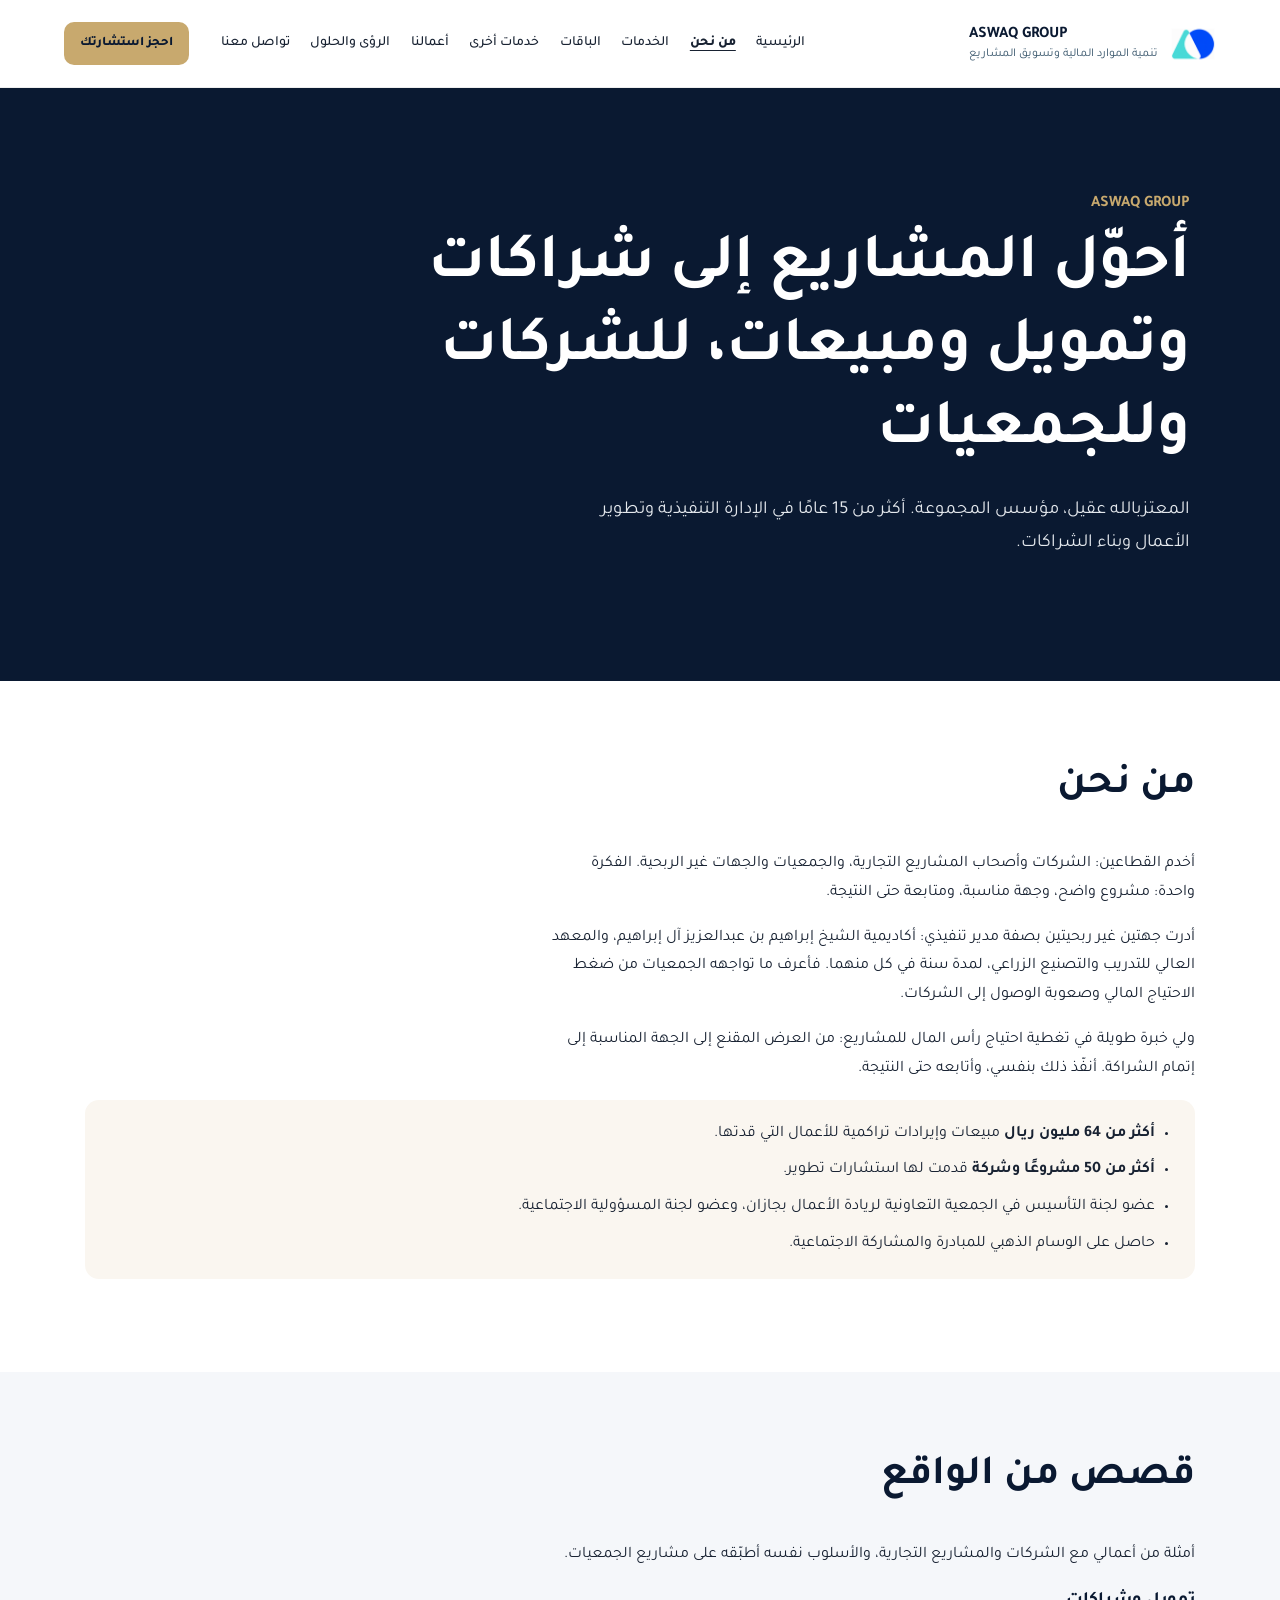
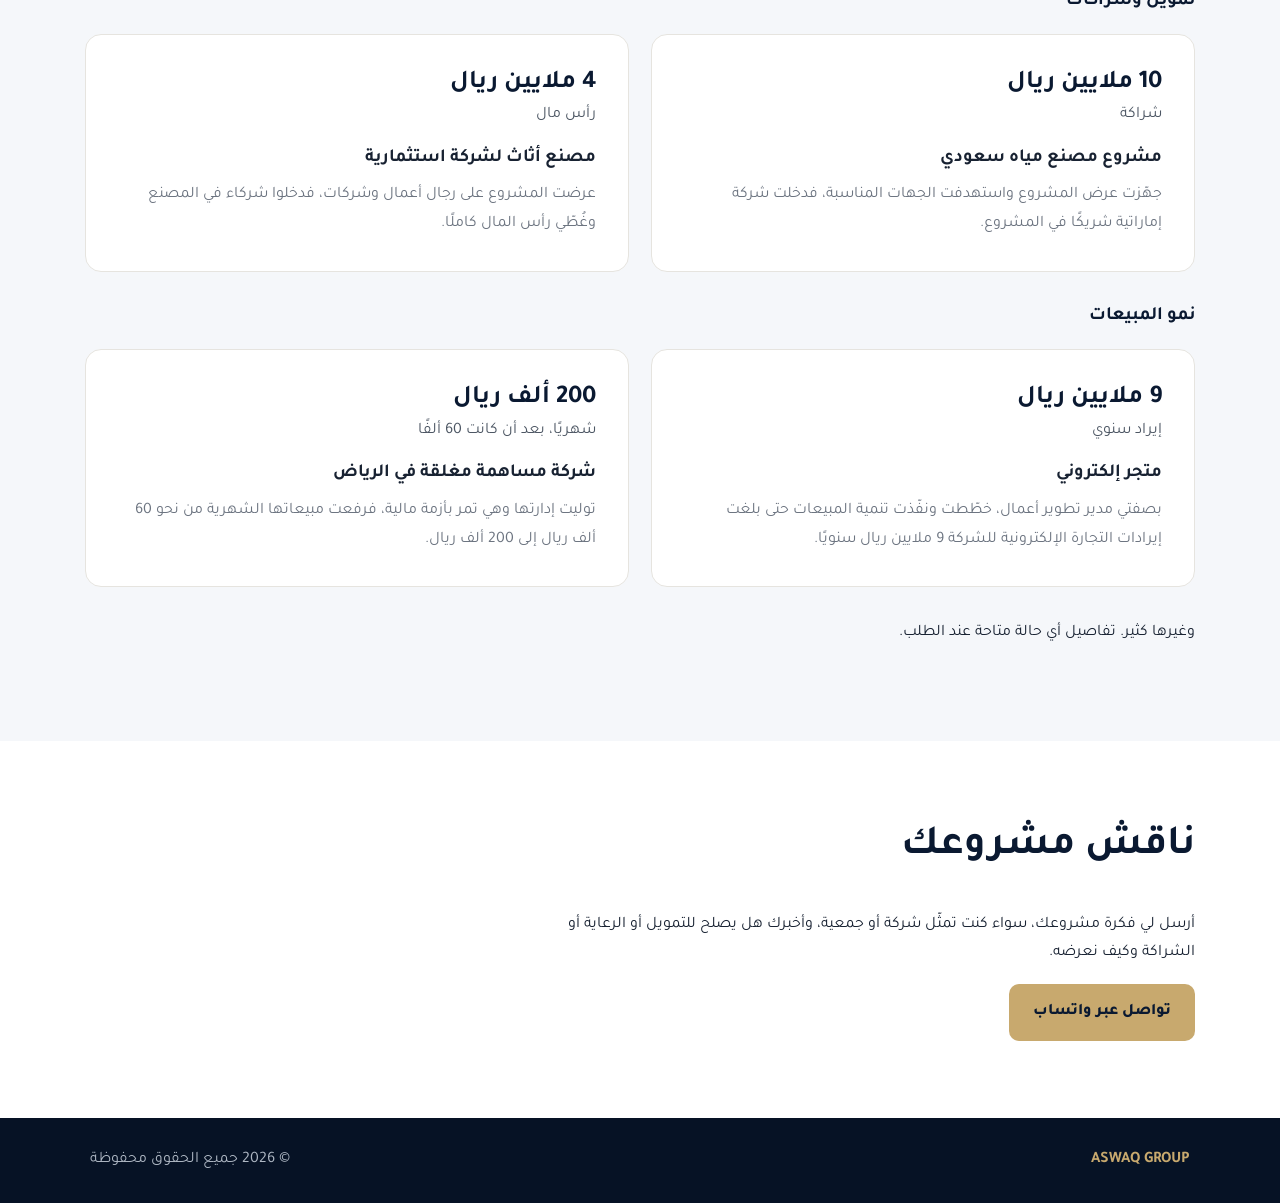
==== about.html @ 6995f8e2 "Move social media package to Other Services page" ====
<!doctype html>
<html lang="ar" dir="rtl">
<head>
  <meta charset="utf-8">
  <meta name="viewport" content="width=device-width,initial-scale=1">
  <title>من نحن | ASWAQ GROUP</title>
  <meta name="description" content="تعرّف على المعتزبالله عقيل، مؤسس ASWAQ GROUP، وخبرته في الإدارة التنفيذية وتطوير الأعمال وبناء الشراكات للشركات والجمعيات.">
  <link rel="canonical" href="https://almotazbellah.com/about.html">
  <link rel="icon" href="assets/aswaq-icon.png?v=projects" type="image/png">
  <link rel="stylesheet" href="styles.css?v=aswaq-3">
  <style>
    .about-hero { background: var(--navy); color: white; padding: clamp(3rem, 8vw, 7rem) max(7vw, 20px); }
    .about-hero h1 { font-size: clamp(2rem, 5vw, 4rem); line-height: 1.3; max-width: 22ch; margin: .4rem 0 1rem; }
    .about-hero p { max-width: 60ch; color: #e4e8ed; font-size: 1.15rem; }
    .about-content { max-width: 1150px; margin: auto; padding: clamp(2.5rem, 6vw, 5rem) 20px; }
    .about-copy { max-width: 72ch; }
    .about-content h2, .about-content h3 { color: var(--navy); line-height: 1.4; }
    .about-content h2 { font-size: clamp(1.75rem, 4vw, 2.6rem); margin-top: 0; }
    .about-metrics { padding: 1.25rem 2.5rem 1.25rem 1.25rem; background: var(--cream); border-radius: 14px; }
    .about-metrics li + li { margin-top: .5rem; }
    .about-stories { background: #f5f7fa; }
    .case-card { background: white; border: 1px solid #e6e4df; border-radius: 16px; padding: clamp(1rem, 3vw, 2rem); }
    .case-card h4 { margin: .75rem 0 .4rem; font-size: 1.15rem; }
    .case-card p { margin: 0; }
    .case-number { display: block; font-size: 1.6rem; color: var(--navy); line-height: 1.35; }
    .case-label { color: #4c5663; }
    .about-content .cards { margin-bottom: 2rem; }
    .nav [aria-current="page"] { font-weight: 800; text-decoration: underline; text-underline-offset: .35em; }
  </style>
</head>
<body>
<header class="nav"><a class="brand" href="index.html#home"><img class="brand-icon" src="assets/aswaq-icon.png?v=projects" width="46" height="46" alt=""><span class="brand-copy"><b dir="ltr">ASWAQ GROUP</b><small>تنمية الموارد المالية وتسويق المشاريع</small></span></a><button class="menu" aria-label="القائمة">☰</button><nav><a href="index.html#home">الرئيسية</a><a href="about.html" aria-current="page">من نحن</a><a href="index.html#services">الخدمات</a><a href="packages.html">الباقات</a><a href="other-services.html">خدمات أخرى</a><a href="works.html">أعمالنا</a><a href="index.html#insights">الرؤى والحلول</a><a href="index.html#contact">تواصل معنا</a></nav><a class="btn small" href="index.html#contact">احجز استشارتك</a></header>
<main>
  <section class="about-hero">
    <b class="eyebrow" dir="ltr">ASWAQ GROUP</b>
    <h1>أحوّل المشاريع إلى شراكات وتمويل ومبيعات، للشركات وللجمعيات</h1>
    <p>المعتزبالله عقيل، مؤسس المجموعة. أكثر من 15 عامًا في الإدارة التنفيذية وتطوير الأعمال وبناء الشراكات.</p>
  </section>
  <section class="about-content">
    <h2>من نحن</h2>
    <div class="about-copy">
      <p>أخدم القطاعين: الشركات وأصحاب المشاريع التجارية، والجمعيات والجهات غير الربحية. الفكرة واحدة: مشروع واضح، وجهة مناسبة، ومتابعة حتى النتيجة.</p>
      <p>أدرت جهتين غير ربحيتين بصفة مدير تنفيذي: أكاديمية الشيخ إبراهيم بن عبدالعزيز آل إبراهيم، والمعهد العالي للتدريب والتصنيع الزراعي، لمدة سنة في كل منهما. فأعرف ما تواجهه الجمعيات من ضغط الاحتياج المالي وصعوبة الوصول إلى الشركات.</p>
      <p>ولي خبرة طويلة في تغطية احتياج رأس المال للمشاريع: من العرض المقنع إلى الجهة المناسبة إلى إتمام الشراكة. أنفّذ ذلك بنفسي، وأتابعه حتى النتيجة.</p>
    </div>
    <ul class="about-metrics">
      <li><strong>أكثر من 64 مليون ريال</strong> مبيعات وإيرادات تراكمية للأعمال التي قدتها.</li>
      <li><strong>أكثر من 50 مشروعًا وشركة</strong> قدمت لها استشارات تطوير.</li>
      <li>عضو لجنة التأسيس في الجمعية التعاونية لريادة الأعمال بجازان، وعضو لجنة المسؤولية الاجتماعية.</li>
      <li>حاصل على الوسام الذهبي للمبادرة والمشاركة الاجتماعية.</li>
    </ul>
  </section>
  <section class="about-stories">
    <div class="about-content">
      <h2>قصص من الواقع</h2>
      <p>أمثلة من أعمالي مع الشركات والمشاريع التجارية، والأسلوب نفسه أطبّقه على مشاريع الجمعيات.</p>
      <h3>تمويل وشراكات</h3>
      <div class="cards two">
        <div class="case-card">
          <strong class="case-number">10 ملايين ريال</strong><span class="case-label">شراكة</span>
          <h4>مشروع مصنع مياه سعودي</h4>
          <p>جهّزت عرض المشروع واستهدفت الجهات المناسبة، فدخلت شركة إماراتية شريكًا في المشروع.</p>
        </div>
        <div class="case-card">
          <strong class="case-number">4 ملايين ريال</strong><span class="case-label">رأس مال</span>
          <h4>مصنع أثاث لشركة استثمارية</h4>
          <p>عرضت المشروع على رجال أعمال وشركات، فدخلوا شركاء في المصنع وغُطّي رأس المال كاملًا.</p>
        </div>
      </div>
      <h3>نمو المبيعات</h3>
      <div class="cards two">
        <div class="case-card">
          <strong class="case-number">9 ملايين ريال</strong><span class="case-label">إيراد سنوي</span>
          <h4>متجر إلكتروني</h4>
          <p>بصفتي مدير تطوير أعمال، خطّطت ونفّذت تنمية المبيعات حتى بلغت إيرادات التجارة الإلكترونية للشركة 9 ملايين ريال سنويًا.</p>
        </div>
        <div class="case-card">
          <strong class="case-number">200 ألف ريال</strong><span class="case-label">شهريًا، بعد أن كانت 60 ألفًا</span>
          <h4>شركة مساهمة مغلقة في الرياض</h4>
          <p>توليت إدارتها وهي تمر بأزمة مالية، فرفعت مبيعاتها الشهرية من نحو 60 ألف ريال إلى 200 ألف ريال.</p>
        </div>
      </div>
      <p>وغيرها كثير. تفاصيل أي حالة متاحة عند الطلب.</p>
    </div>
  </section>
  <section class="about-content">
    <h2>ناقش مشروعك</h2>
    <p class="about-copy">أرسل لي فكرة مشروعك، سواء كنت تمثّل شركة أو جمعية، وأخبرك هل يصلح للتمويل أو الرعاية أو الشراكة وكيف نعرضه.</p>
    <a class="btn" href="https://wa.me/966551157297">تواصل عبر واتساب</a>
  </section>
</main>
<footer><b>ASWAQ GROUP</b><span>© 2026 جميع الحقوق محفوظة</span></footer>
<script src="script.js"></script>
</body>
</html>
---- styles.css ----
@import url('https://fonts.googleapis.com/css2?family=Tajawal:wght@400;500;700;800&display=swap');
:root{--navy:#0A1931;--navy2:#14263D;--gold:#C8A96E;--cream:#FAF6F0;--white:#fff;--ink:#182232;--muted:#6c7480}*{box-sizing:border-box}html{scroll-behavior:smooth;overflow-x:hidden}body{margin:0;overflow-x:hidden;font-family:'Tajawal',sans-serif;color:var(--ink);background:#fff;line-height:1.8}a{text-decoration:none;color:inherit}.nav{height:88px;padding:0 max(5vw,24px);display:flex;align-items:center;gap:32px;position:sticky;top:0;z-index:20;background:rgba(255,255,255,.96);border-bottom:1px solid #eee}.brand{display:flex;align-items:center;gap:12px;margin-left:auto}.nav nav{display:flex;gap:24px;font-weight:500;font-size:14px}.nav nav a:hover{color:#9b7a3f}.btn{display:inline-flex;align-items:center;justify-content:center;background:var(--gold);color:var(--navy);font-weight:800;padding:14px 24px;border-radius:10px;transition:.2s}.btn:hover{transform:translateY(-2px)}.btn.small{padding:10px 16px;font-size:13px}.btn.outline{background:transparent;border:1px solid rgba(255,255,255,.4);color:white}.menu{display:none;background:none;border:0;font-size:25px}.hero{min-height:560px;background:linear-gradient(115deg,var(--navy) 0%,var(--navy2) 62%,#263a50 100%);padding:80px max(7vw,30px);color:white;overflow:hidden;position:relative}.hero:before{content:'';position:absolute;width:500px;height:500px;border:1px solid rgba(200,169,110,.22);border-radius:50%;left:-200px;top:-180px}.hero-copy{max-width:900px;position:relative;z-index:1}.eyebrow{color:var(--gold);font-weight:700}.eyebrow.dark{color:#9b7a3f}.hero h1{font-size:clamp(42px,6vw,72px);margin:14px 0 0;line-height:1.15}.hero h2{color:var(--gold);font-size:clamp(22px,3vw,34px);margin:8px 0 18px}.hero p{font-size:19px;max-width:760px;color:#e4e8ed}.actions{display:flex;gap:12px;margin-top:30px}.stats{display:flex;gap:45px;margin-top:55px}.stats div{display:flex;flex-direction:column}.stats strong{color:var(--gold);font-size:25px}.stats span{font-size:12px;color:#c8ced6}.section{padding:100px max(7vw,30px)}.about{background:var(--cream);display:grid;grid-template-columns:.8fr 1.2fr;gap:80px}.about h2,.section-head h2{color:var(--navy);font-size:clamp(30px,4vw,46px);line-height:1.35;margin:10px 0}.about p{font-size:20px;color:#4c5663}.section-head{max-width:720px;margin-bottom:45px}.section-head p{color:var(--muted)}.cards,.articles{display:grid;grid-template-columns:repeat(3,minmax(0,1fr));gap:22px}.cards.two{grid-template-columns:repeat(2,minmax(0,1fr))}.cards article,.articles article{padding:35px;border:1px solid #e6e4df;border-radius:18px;background:white;transition:.2s}.cards article:hover,.articles article:hover{transform:translateY(-5px);box-shadow:0 20px 50px rgba(10,25,49,.08)}.cards i{font-style:normal;color:var(--gold);font-weight:800;font-size:30px}.cards h3,.articles h3{color:var(--navy);font-size:23px}.cards p,.articles p{color:var(--muted)}.service-tagline{color:#9b7a3f;font-weight:700;margin-top:30px}.why{padding:90px max(7vw,30px);background:var(--navy);color:white}.section-head.light h2{color:white}.why-grid{display:grid;grid-template-columns:repeat(3,minmax(0,1fr));gap:1px;background:rgba(255,255,255,.15);margin-top:40px}.why-grid div{padding:38px;background:var(--navy)}.why-grid b{display:block;color:var(--gold);font-size:28px}.why-grid p{color:#d7dce3}.articles article a{display:block}.contact{background:var(--cream);padding:90px max(7vw,30px);display:grid;grid-template-columns:1fr 1fr;gap:60px}.contact h2{font-size:42px;color:var(--navy)}.contact-links{display:flex;flex-direction:column;justify-content:center;gap:15px;font-size:18px}.contact-links a{color:var(--navy);font-weight:700}footer{background:#061225;color:#aeb7c3;padding:28px max(7vw,30px);display:flex;justify-content:space-between}footer b{color:var(--gold)}
@media(max-width:900px){.nav{height:72px;padding:0 18px}.nav nav,.nav>.btn{display:none}.menu{display:block}.hero{min-height:auto;padding:58px 24px}.about,.contact{grid-template-columns:1fr;gap:20px}.cards.two,.cards,.articles,.why-grid{grid-template-columns:1fr}.section,.why,.contact{padding:65px 24px}.stats{gap:22px;flex-wrap:wrap}}
@media(max-width:520px){.nav{padding:0 14px}.hero{padding:45px 20px}.hero h1{font-size:36px;line-height:1.25}.hero h2{font-size:23px}.hero p{font-size:16px}.actions{flex-direction:column}.actions .btn{width:100%}.stats{display:grid;grid-template-columns:repeat(3,1fr);gap:8px;text-align:center;margin-top:35px}.stats strong{font-size:21px}.stats span{font-size:10px}.section,.why,.contact{padding:55px 20px}.cards article,.articles article{padding:25px 20px}.contact h2{font-size:32px}footer{flex-direction:column;gap:6px;text-align:center;padding:24px 18px}}
@media (min-width: 901px) and (max-width: 1080px) {
  .nav { gap: 20px; padding-inline: 28px; }
  .nav nav { gap: 16px; }
  .nav .brand, .nav nav a, .nav > .btn { white-space: nowrap; }
}

.brand { min-width: 0; }
.brand-icon { display: block; flex: 0 0 46px; }
.brand-copy { display: grid; gap: 2px; line-height: 1.25; }
.brand b { color: var(--navy); white-space: nowrap; }
.brand small { color: #36546a; font-size: 12px; }
@media (max-width: 390px) {
  .brand { gap: 6px; }
  .brand-icon { width: 38px; height: 38px; flex-basis: 38px; }
  .brand small { font-size: 11px; }
}
.hero { display: grid; grid-template-columns: minmax(0, 1fr) minmax(230px, 28%); align-items: center; gap: clamp(28px, 5vw, 76px); }
.hero h1 { font-size: clamp(34px, 5vw, 67px); line-height: 1.25; }
.hero-logo { position: relative; display: block; width: 100%; height: auto; border-radius: 18px; }
.featured-work { max-width: 1240px; margin: auto; padding: 42px 24px; }
.featured-work h2 { color: var(--navy); margin-top: 0; }
.featured-work h3 { margin-top: 0; }
.featured-work a { color: #165287; font-weight: 700; text-decoration: underline; }
section[id], article[id] { scroll-margin-top: 90px; }
@media (max-width: 700px) {
  .hero { grid-template-columns: 1fr; }
  .hero-logo { width: min(100%, 270px); margin: 0 auto; }
}

@media (min-width: 901px) {
  .nav nav { flex-wrap: wrap; column-gap: clamp(12px, 1.6vw, 24px); row-gap: 4px; }
  .nav nav a, .nav > .btn { white-space: nowrap; }
}
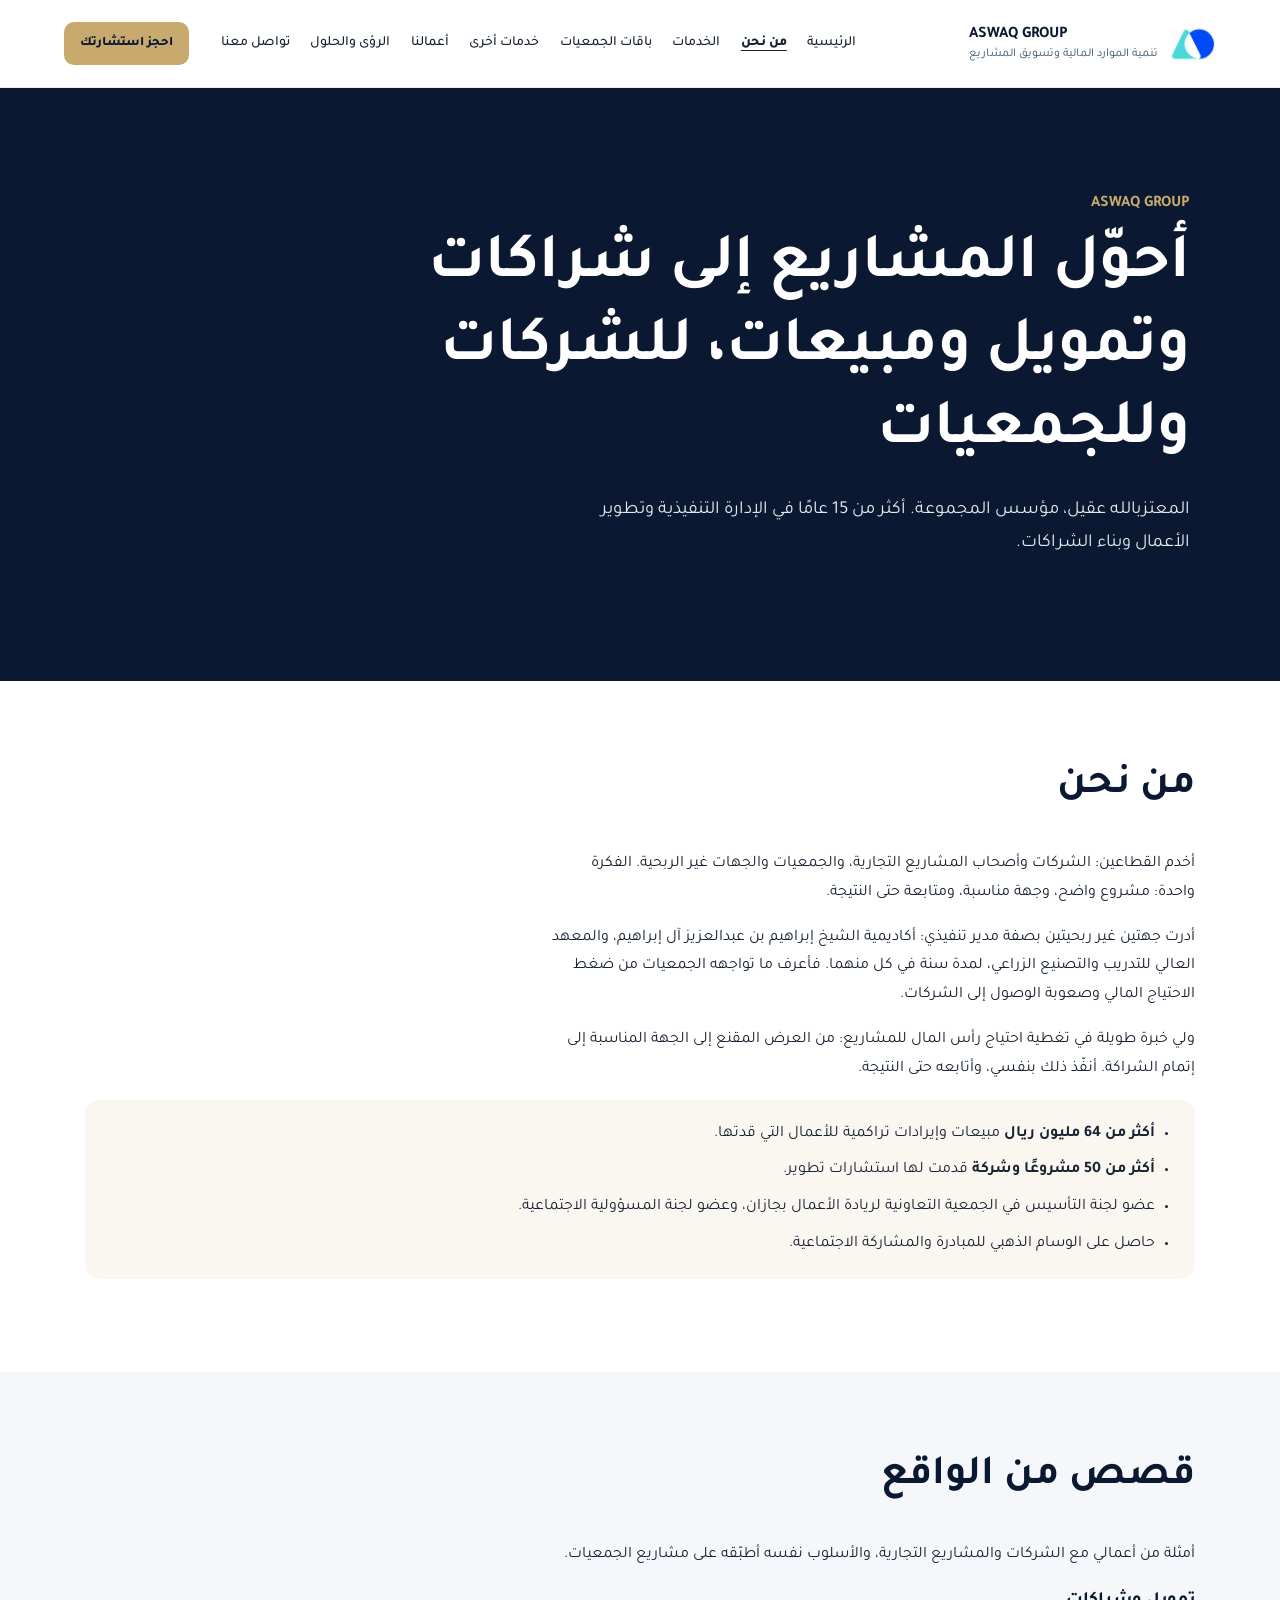
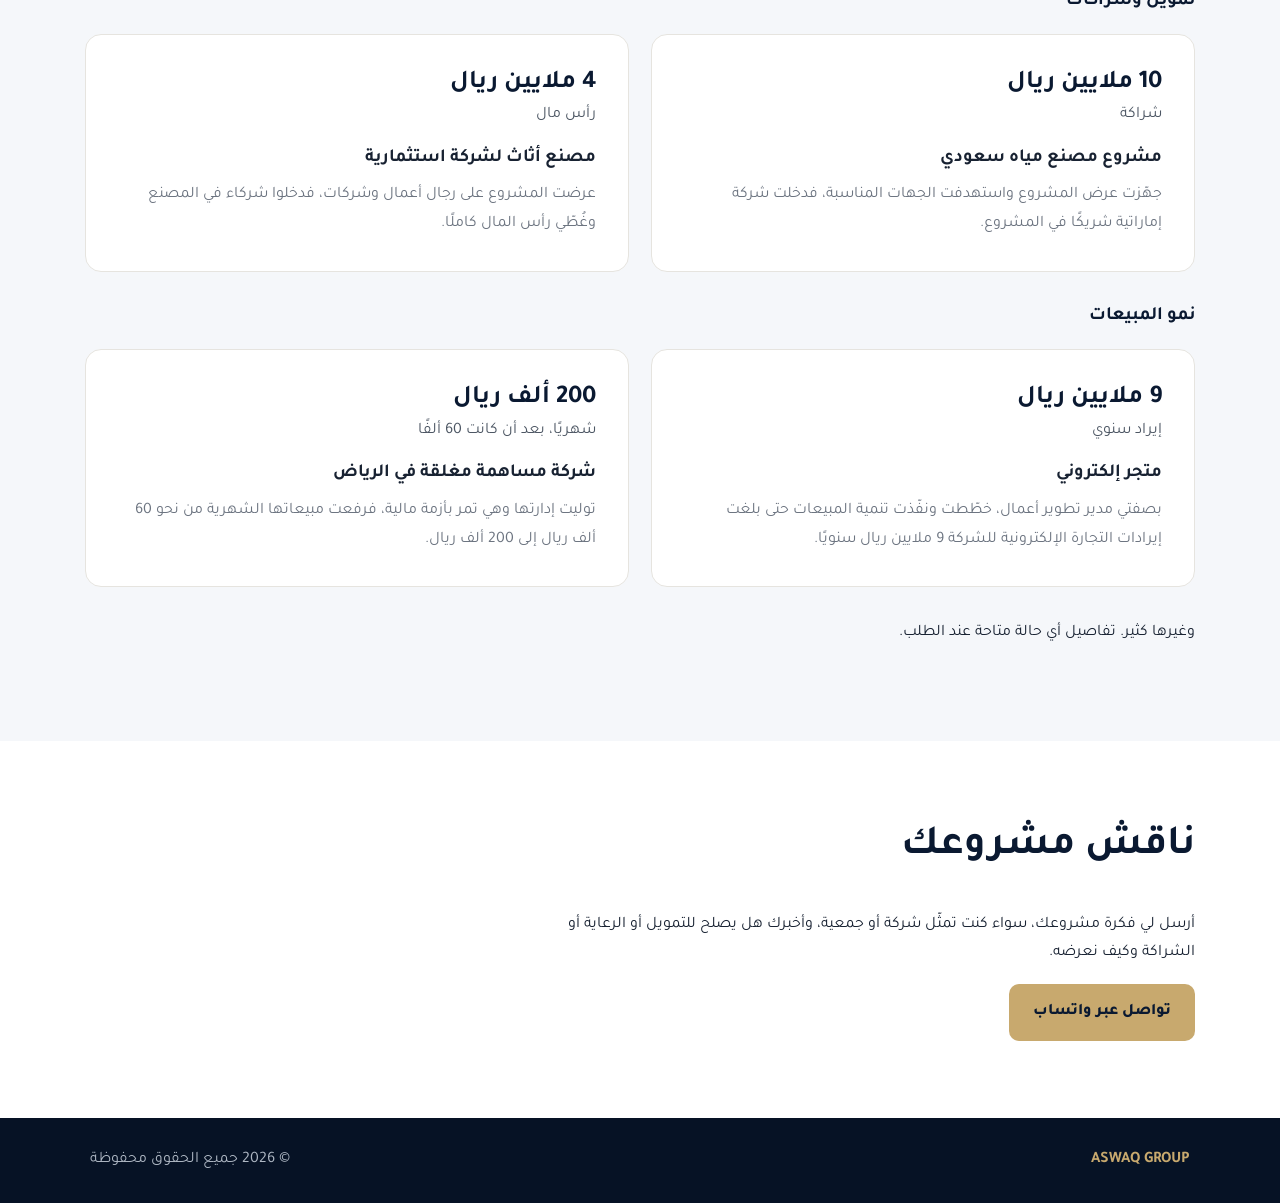
==== commit 54fdf0a2: "Rename packages menu link to association packages" ====
--- a/about.html
+++ b/about.html
@@ -29,7 +29,7 @@
   </style>
 </head>
 <body>
-<header class="nav"><a class="brand" href="index.html#home"><img class="brand-icon" src="assets/aswaq-icon.png?v=projects" width="46" height="46" alt=""><span class="brand-copy"><b dir="ltr">ASWAQ GROUP</b><small>تنمية الموارد المالية وتسويق المشاريع</small></span></a><button class="menu" aria-label="القائمة">☰</button><nav><a href="index.html#home">الرئيسية</a><a href="about.html" aria-current="page">من نحن</a><a href="index.html#services">الخدمات</a><a href="packages.html">الباقات</a><a href="other-services.html">خدمات أخرى</a><a href="works.html">أعمالنا</a><a href="index.html#insights">الرؤى والحلول</a><a href="index.html#contact">تواصل معنا</a></nav><a class="btn small" href="index.html#contact">احجز استشارتك</a></header>
+<header class="nav"><a class="brand" href="index.html#home"><img class="brand-icon" src="assets/aswaq-icon.png?v=projects" width="46" height="46" alt=""><span class="brand-copy"><b dir="ltr">ASWAQ GROUP</b><small>تنمية الموارد المالية وتسويق المشاريع</small></span></a><button class="menu" aria-label="القائمة">☰</button><nav><a href="index.html#home">الرئيسية</a><a href="about.html" aria-current="page">من نحن</a><a href="index.html#services">الخدمات</a><a href="packages.html">باقات الجمعيات</a><a href="other-services.html">خدمات أخرى</a><a href="works.html">أعمالنا</a><a href="index.html#insights">الرؤى والحلول</a><a href="index.html#contact">تواصل معنا</a></nav><a class="btn small" href="index.html#contact">احجز استشارتك</a></header>
 <main>
   <section class="about-hero">
     <b class="eyebrow" dir="ltr">ASWAQ GROUP</b>
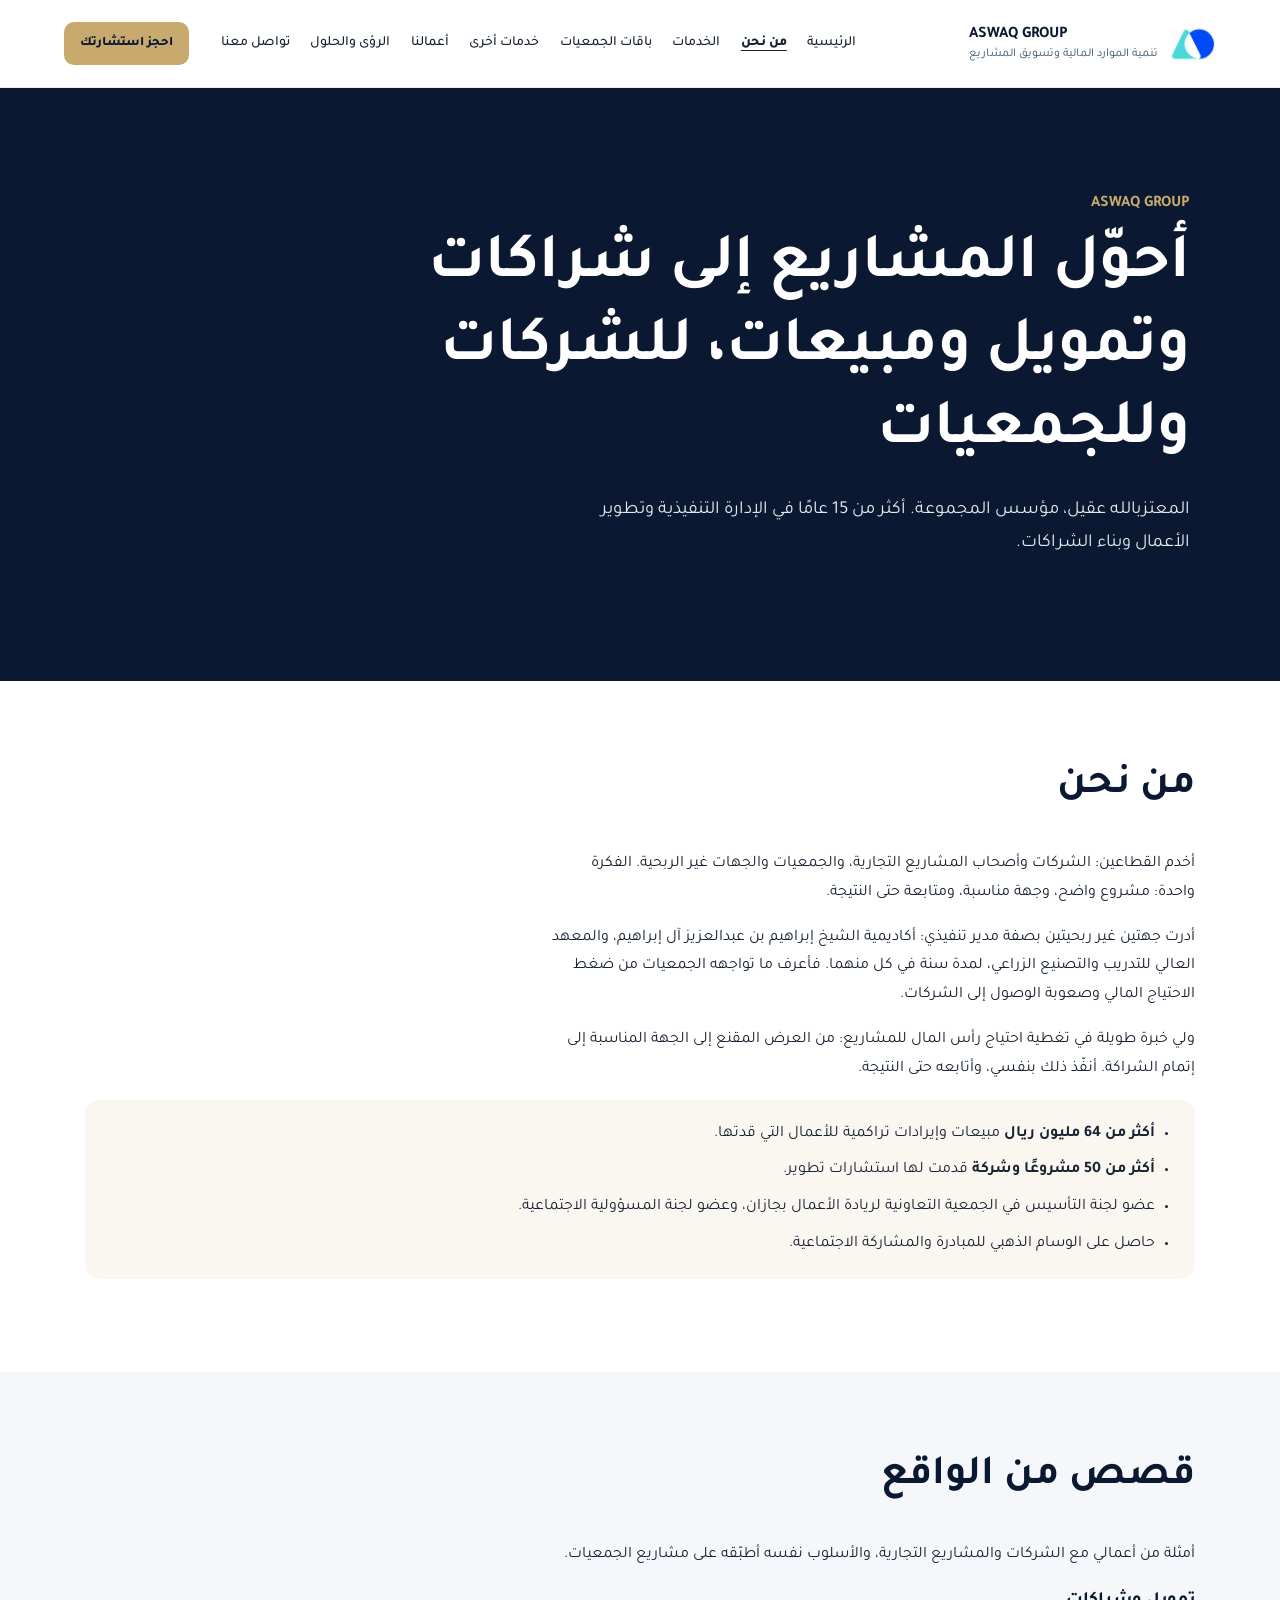
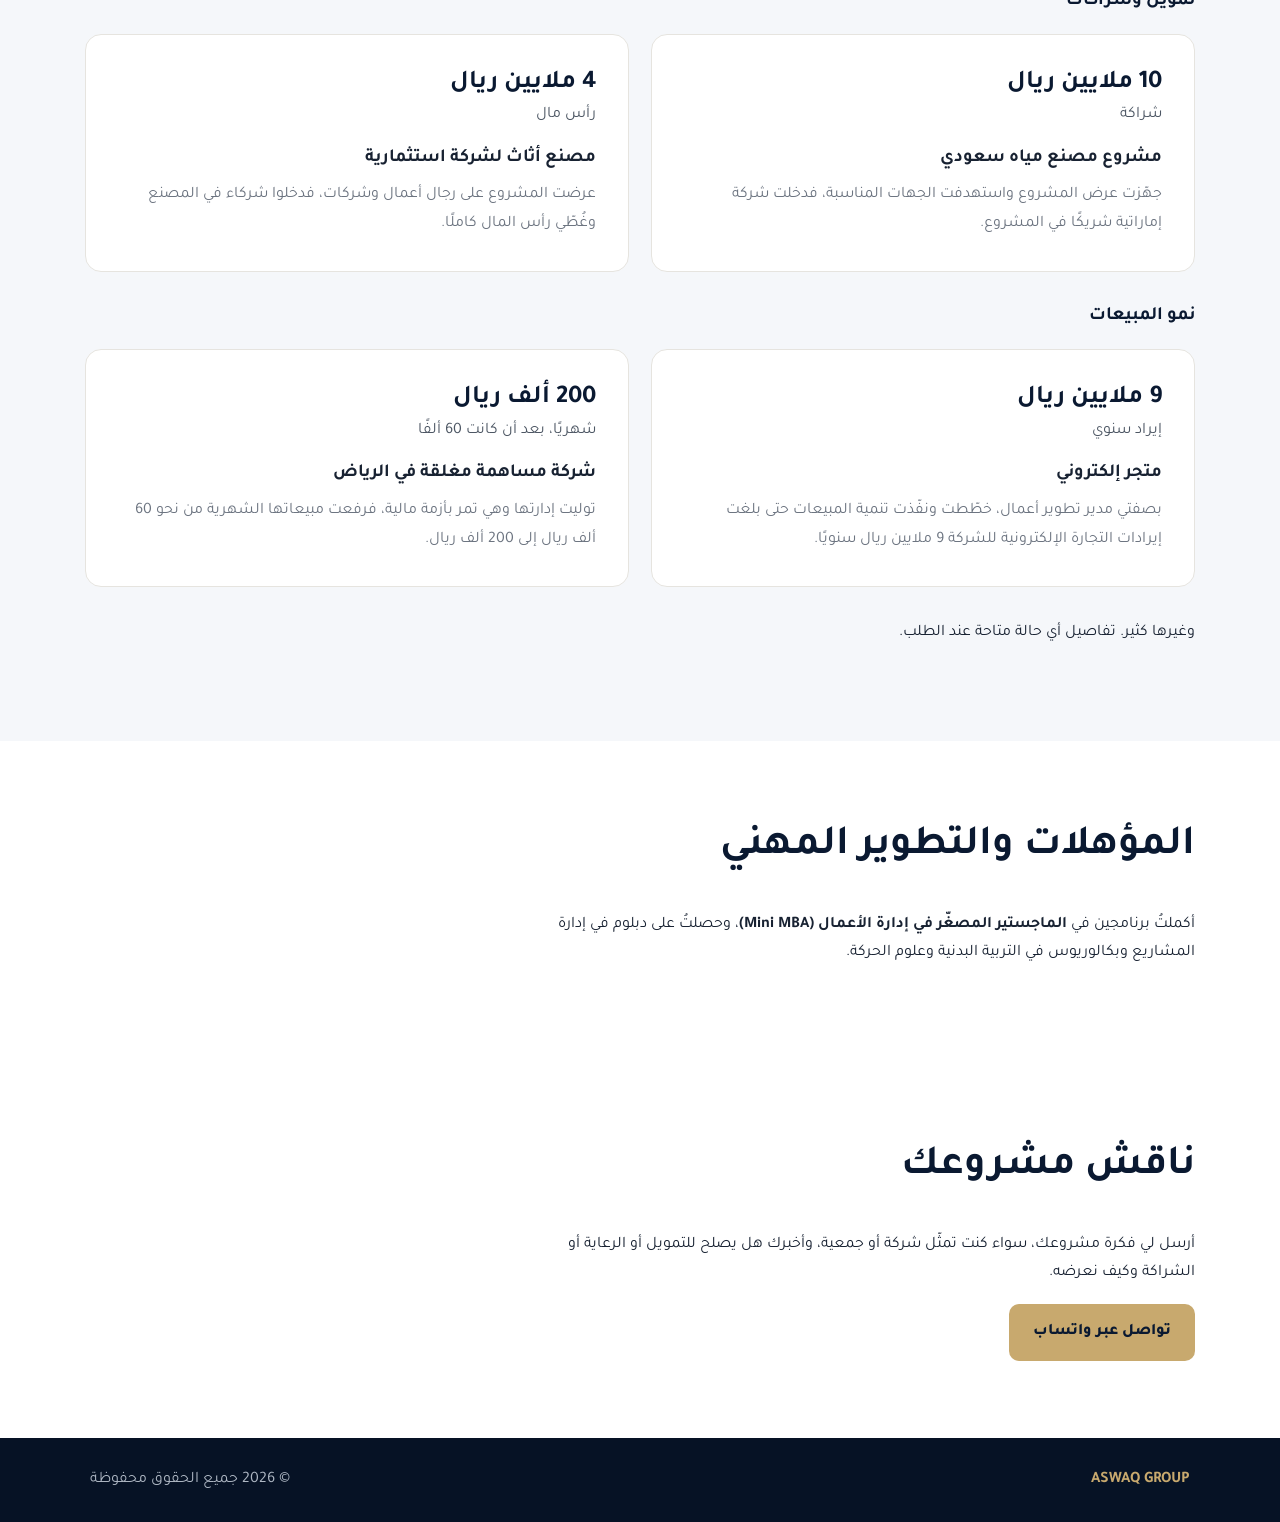
==== commit ff1ca69f: "Add founder qualifications to About page" ====
--- a/about.html
+++ b/about.html
@@ -83,6 +83,10 @@
       <p>وغيرها كثير. تفاصيل أي حالة متاحة عند الطلب.</p>
     </div>
   </section>
+  <section class="about-content" aria-labelledby="qualifications">
+    <h2 id="qualifications">المؤهلات والتطوير المهني</h2>
+    <p class="about-copy">أكملتُ برنامجين في <strong>الماجستير المصغّر في إدارة الأعمال (<bdi>Mini MBA</bdi>)</strong>، وحصلتُ على دبلوم في إدارة المشاريع وبكالوريوس في التربية البدنية وعلوم الحركة.</p>
+  </section>
   <section class="about-content">
     <h2>ناقش مشروعك</h2>
     <p class="about-copy">أرسل لي فكرة مشروعك، سواء كنت تمثّل شركة أو جمعية، وأخبرك هل يصلح للتمويل أو الرعاية أو الشراكة وكيف نعرضه.</p>
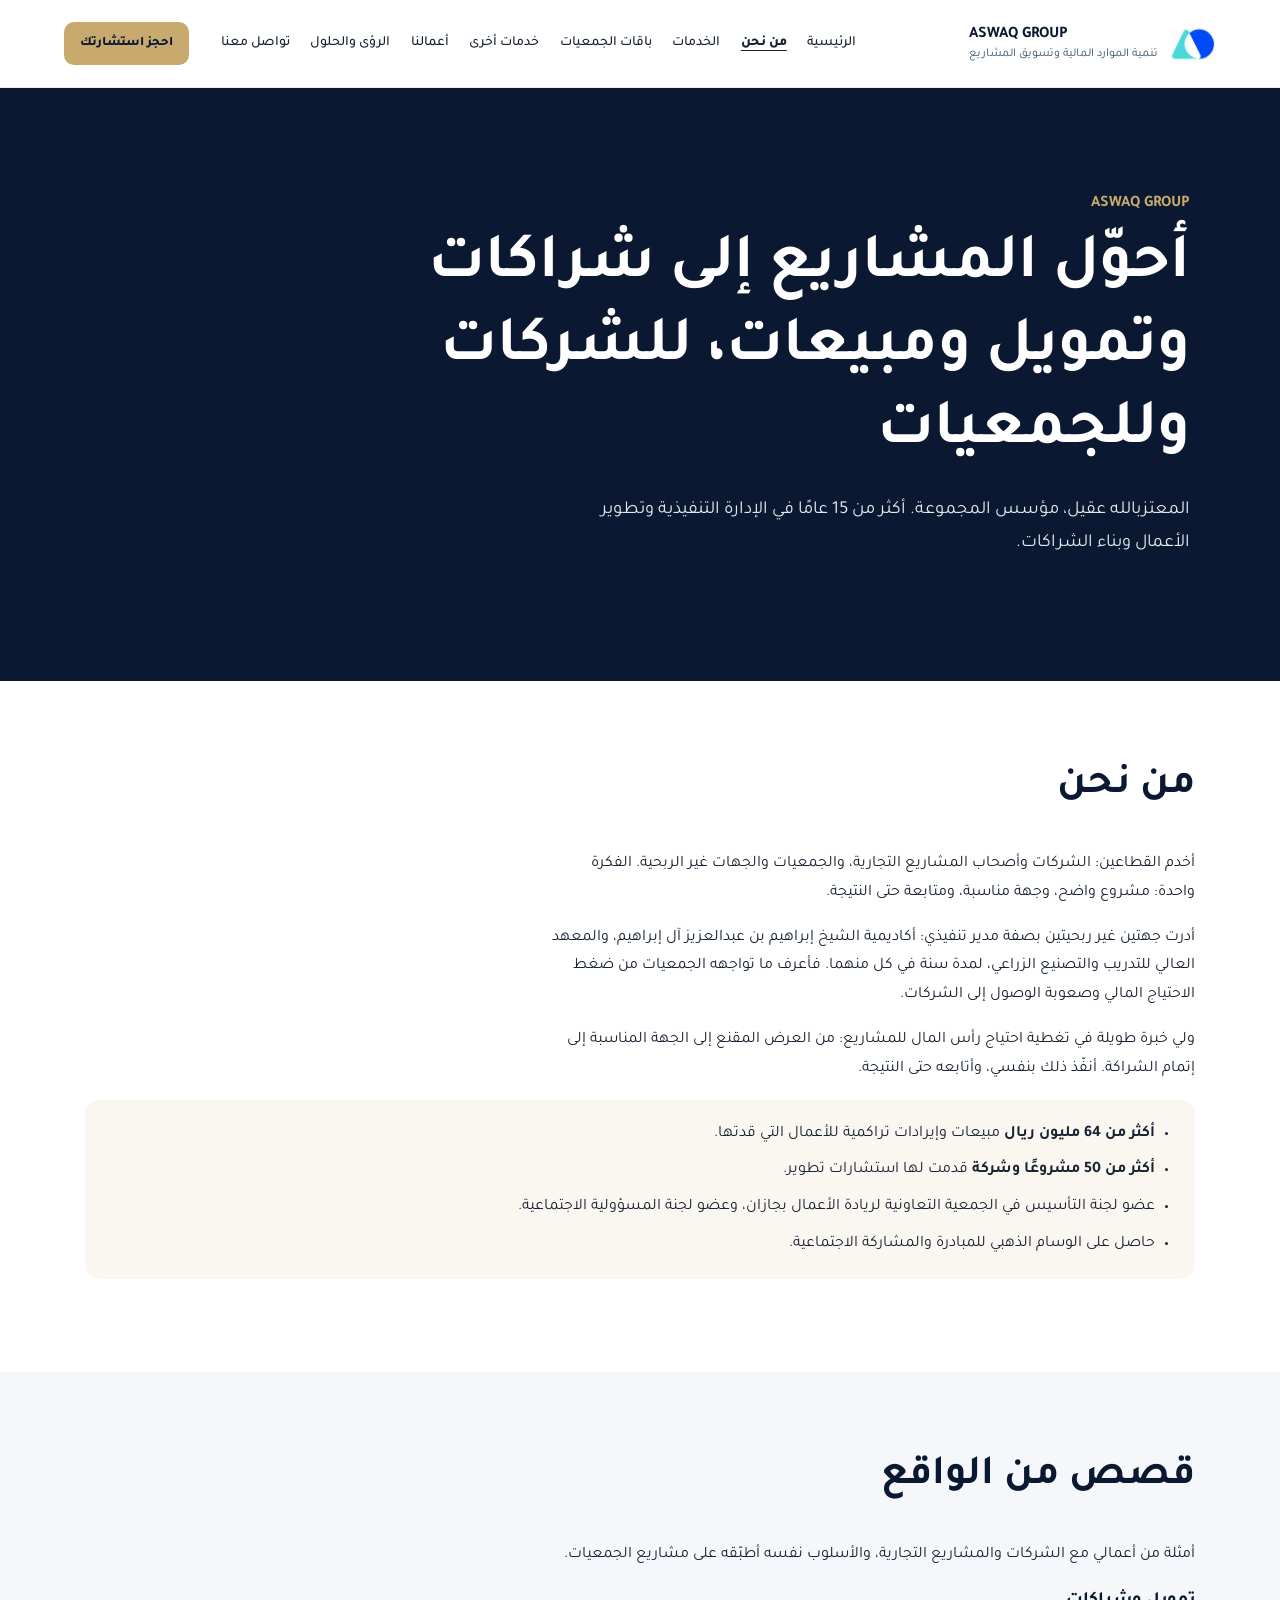
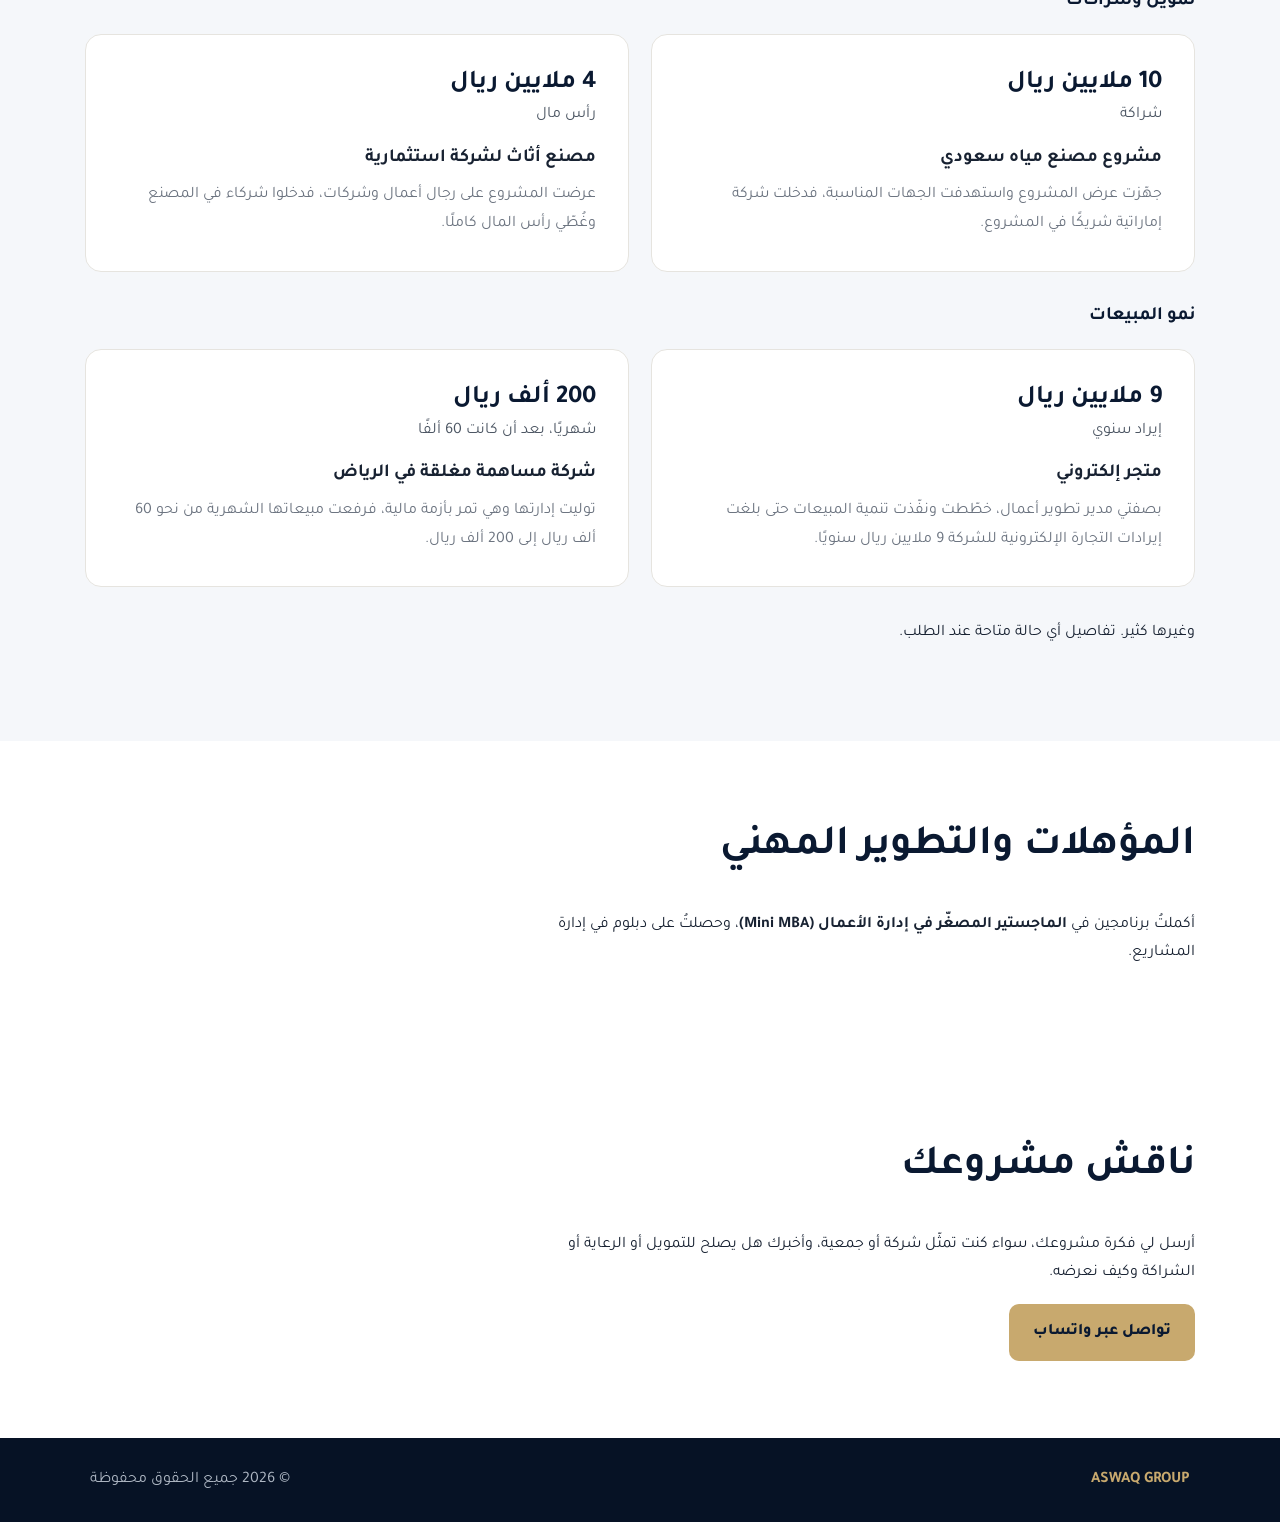
==== commit 50a6fe06: "Remove bachelor's degree from About page" ====
--- a/about.html
+++ b/about.html
@@ -85,7 +85,7 @@
   </section>
   <section class="about-content" aria-labelledby="qualifications">
     <h2 id="qualifications">المؤهلات والتطوير المهني</h2>
-    <p class="about-copy">أكملتُ برنامجين في <strong>الماجستير المصغّر في إدارة الأعمال (<bdi>Mini MBA</bdi>)</strong>، وحصلتُ على دبلوم في إدارة المشاريع وبكالوريوس في التربية البدنية وعلوم الحركة.</p>
+    <p class="about-copy">أكملتُ برنامجين في <strong>الماجستير المصغّر في إدارة الأعمال (<bdi>Mini MBA</bdi>)</strong>، وحصلتُ على دبلوم في إدارة المشاريع.</p>
   </section>
   <section class="about-content">
     <h2>ناقش مشروعك</h2>
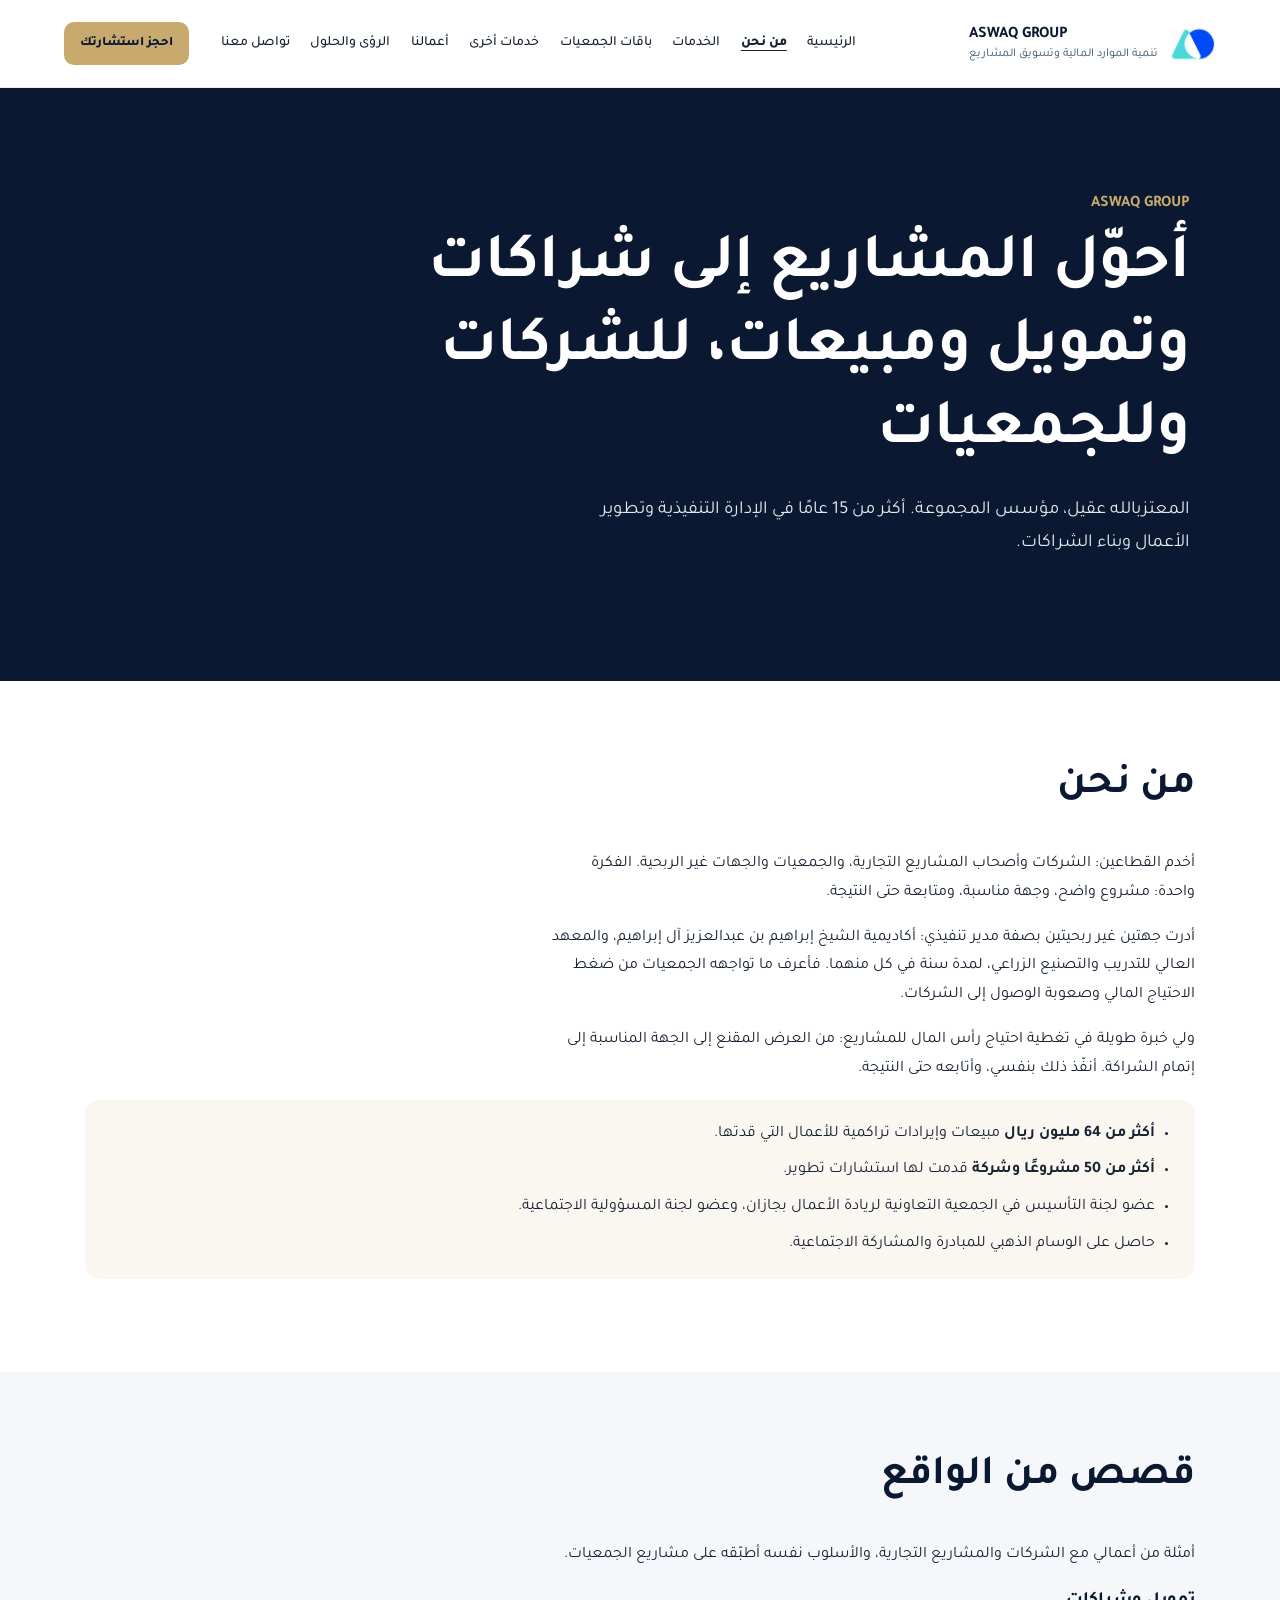
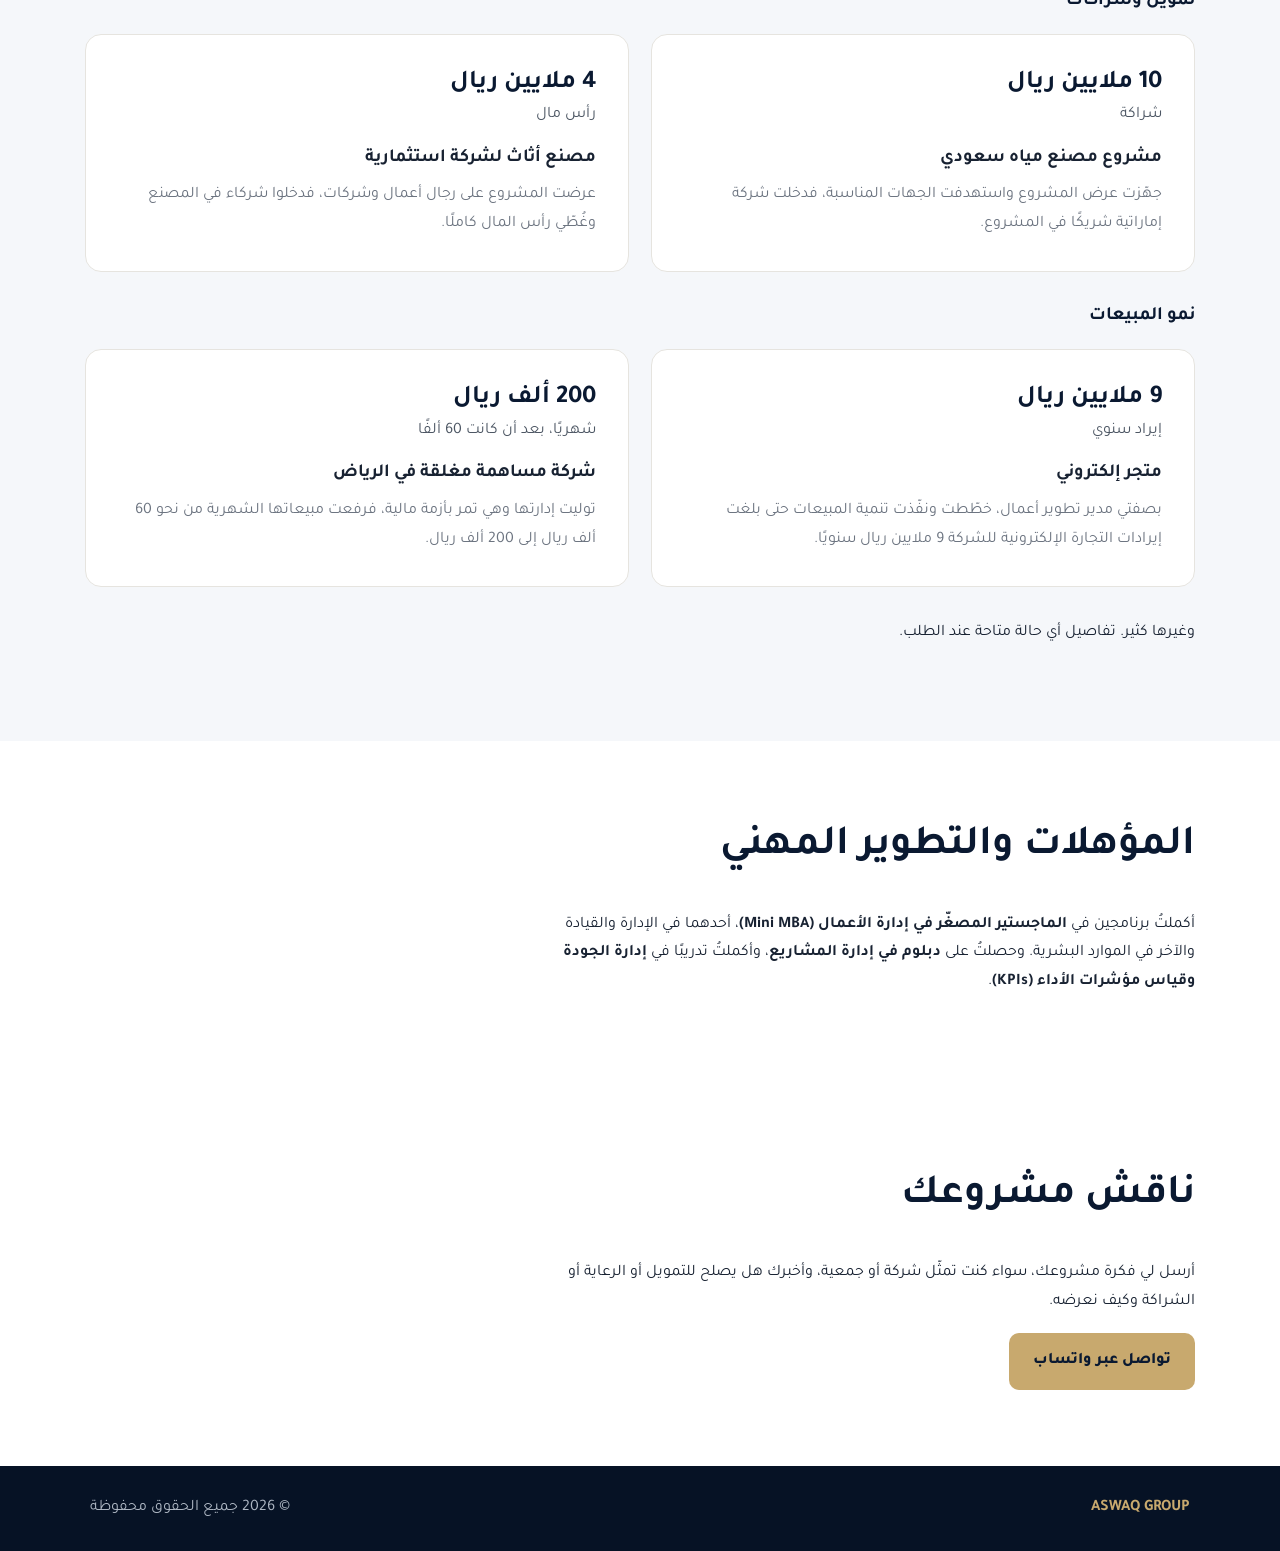
==== commit 21dbd9e7: "Expand founder qualifications on About page" ====
--- a/about.html
+++ b/about.html
@@ -85,7 +85,7 @@
   </section>
   <section class="about-content" aria-labelledby="qualifications">
     <h2 id="qualifications">المؤهلات والتطوير المهني</h2>
-    <p class="about-copy">أكملتُ برنامجين في <strong>الماجستير المصغّر في إدارة الأعمال (<bdi>Mini MBA</bdi>)</strong>، وحصلتُ على دبلوم في إدارة المشاريع.</p>
+    <p class="about-copy">أكملتُ برنامجين في <strong>الماجستير المصغّر في إدارة الأعمال (<bdi>Mini MBA</bdi>)</strong>، أحدهما في الإدارة والقيادة والآخر في الموارد البشرية. وحصلتُ على <strong>دبلوم في إدارة المشاريع</strong>، وأكملتُ تدريبًا في <strong>إدارة الجودة وقياس مؤشرات الأداء (<bdi>KPIs</bdi>)</strong>.</p>
   </section>
   <section class="about-content">
     <h2>ناقش مشروعك</h2>
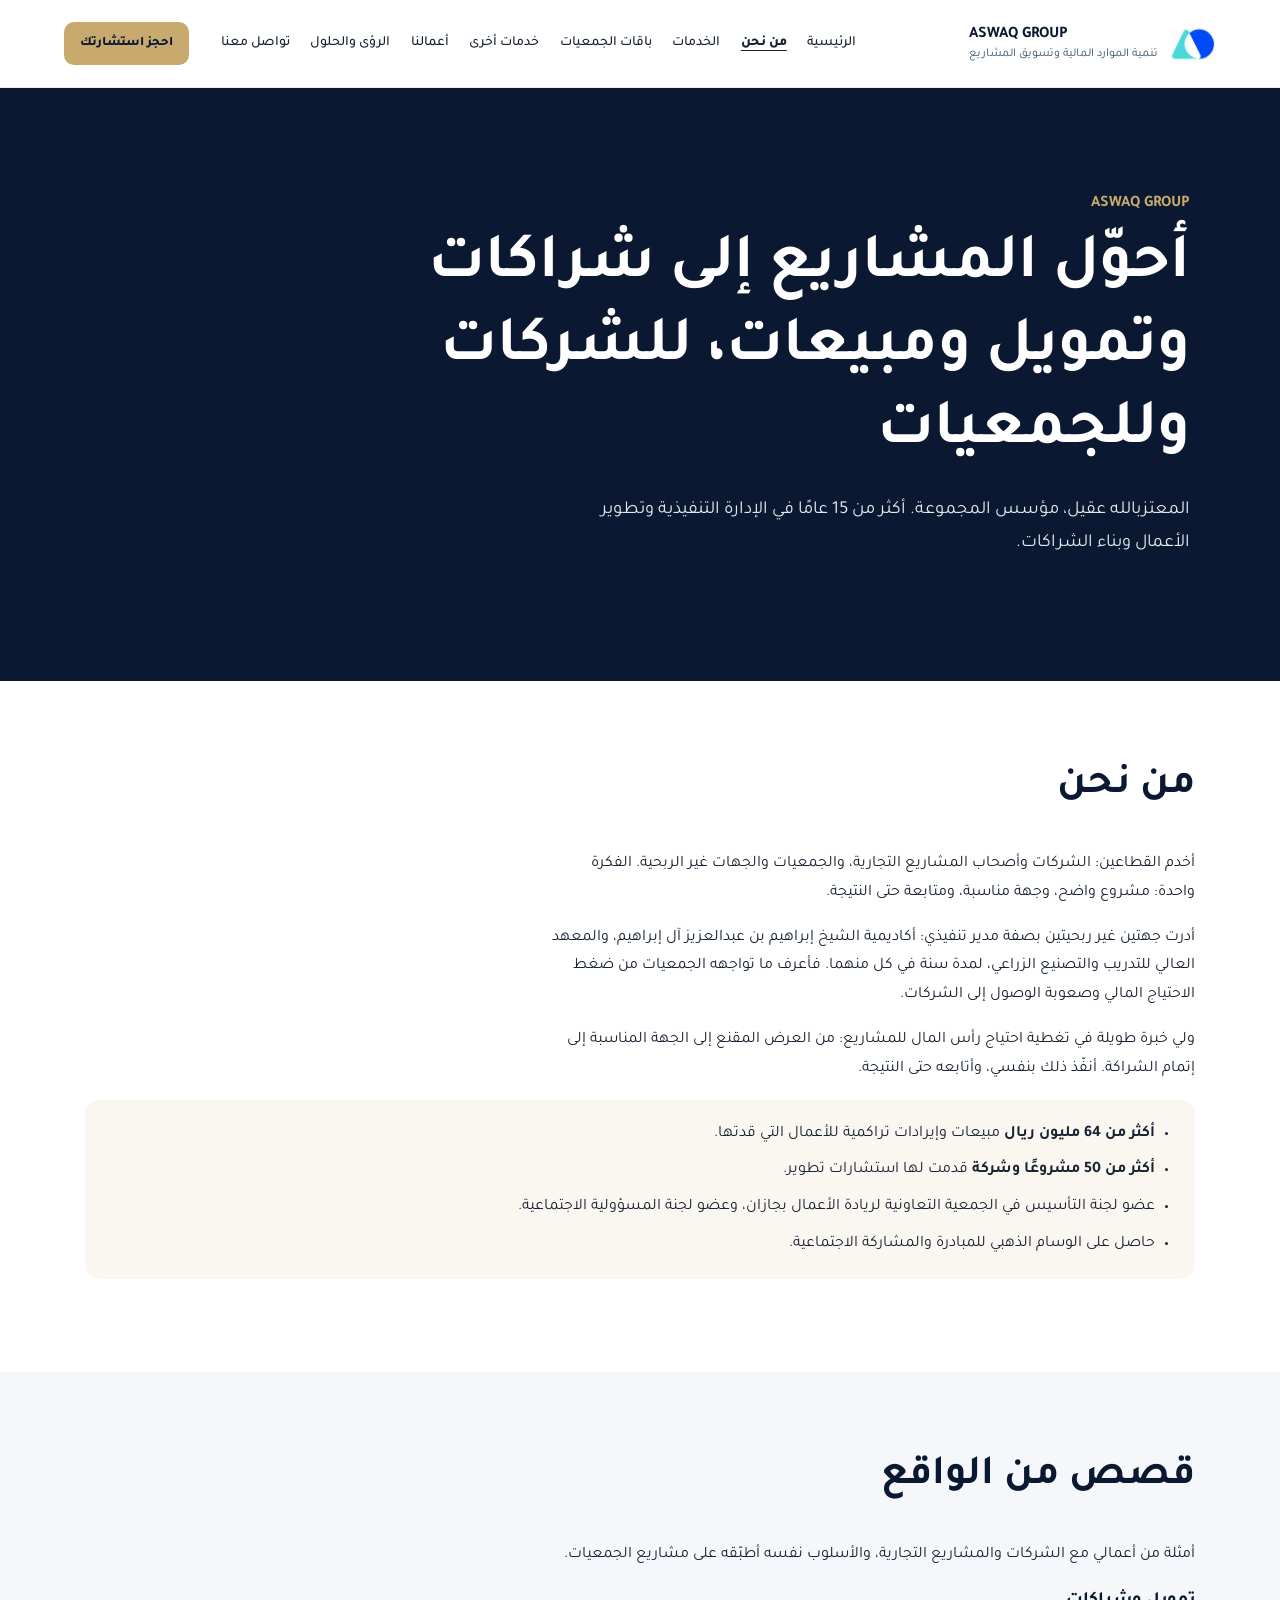
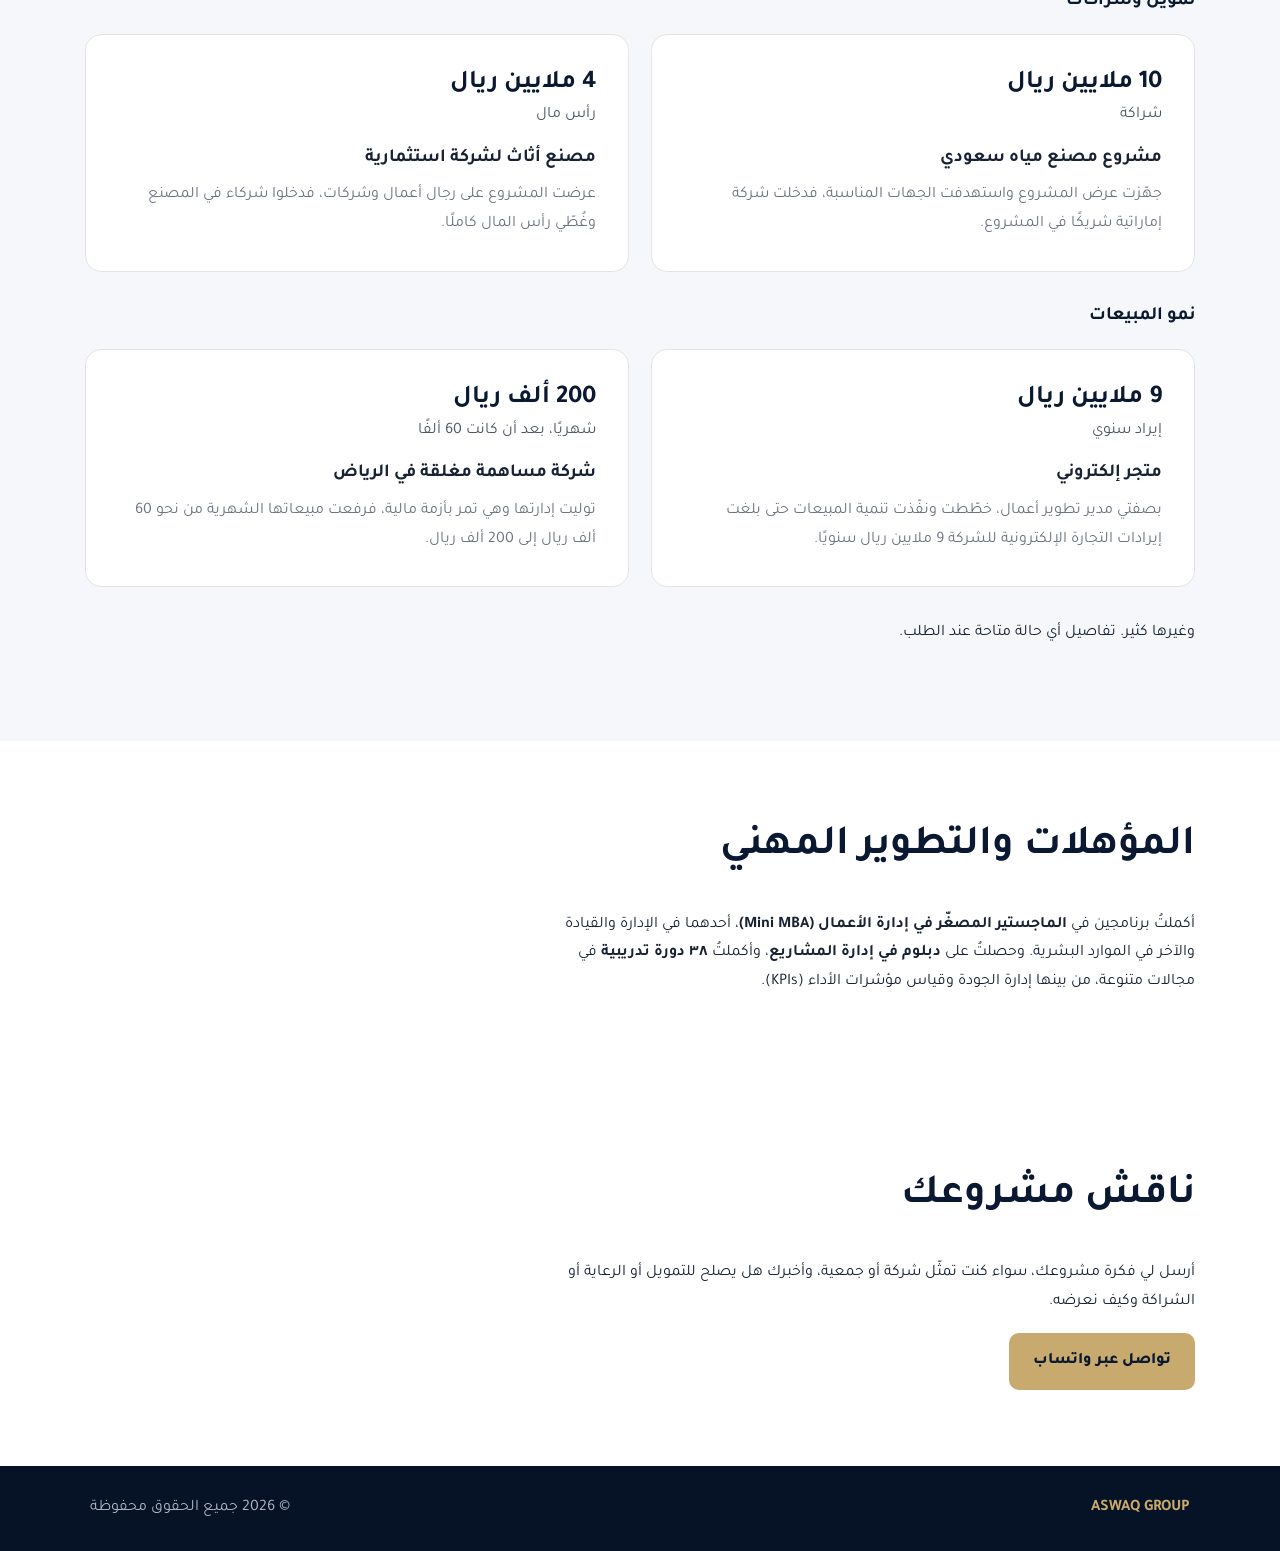
==== commit c8cbaaaf: "Add completed training course count" ====
--- a/about.html
+++ b/about.html
@@ -85,7 +85,7 @@
   </section>
   <section class="about-content" aria-labelledby="qualifications">
     <h2 id="qualifications">المؤهلات والتطوير المهني</h2>
-    <p class="about-copy">أكملتُ برنامجين في <strong>الماجستير المصغّر في إدارة الأعمال (<bdi>Mini MBA</bdi>)</strong>، أحدهما في الإدارة والقيادة والآخر في الموارد البشرية. وحصلتُ على <strong>دبلوم في إدارة المشاريع</strong>، وأكملتُ تدريبًا في <strong>إدارة الجودة وقياس مؤشرات الأداء (<bdi>KPIs</bdi>)</strong>.</p>
+    <p class="about-copy">أكملتُ برنامجين في <strong>الماجستير المصغّر في إدارة الأعمال (<bdi>Mini MBA</bdi>)</strong>، أحدهما في الإدارة والقيادة والآخر في الموارد البشرية. وحصلتُ على <strong>دبلوم في إدارة المشاريع</strong>، وأكملتُ <strong>٣٨ دورة تدريبية</strong> في مجالات متنوعة، من بينها إدارة الجودة وقياس مؤشرات الأداء (<bdi>KPIs</bdi>).</p>
   </section>
   <section class="about-content">
     <h2>ناقش مشروعك</h2>
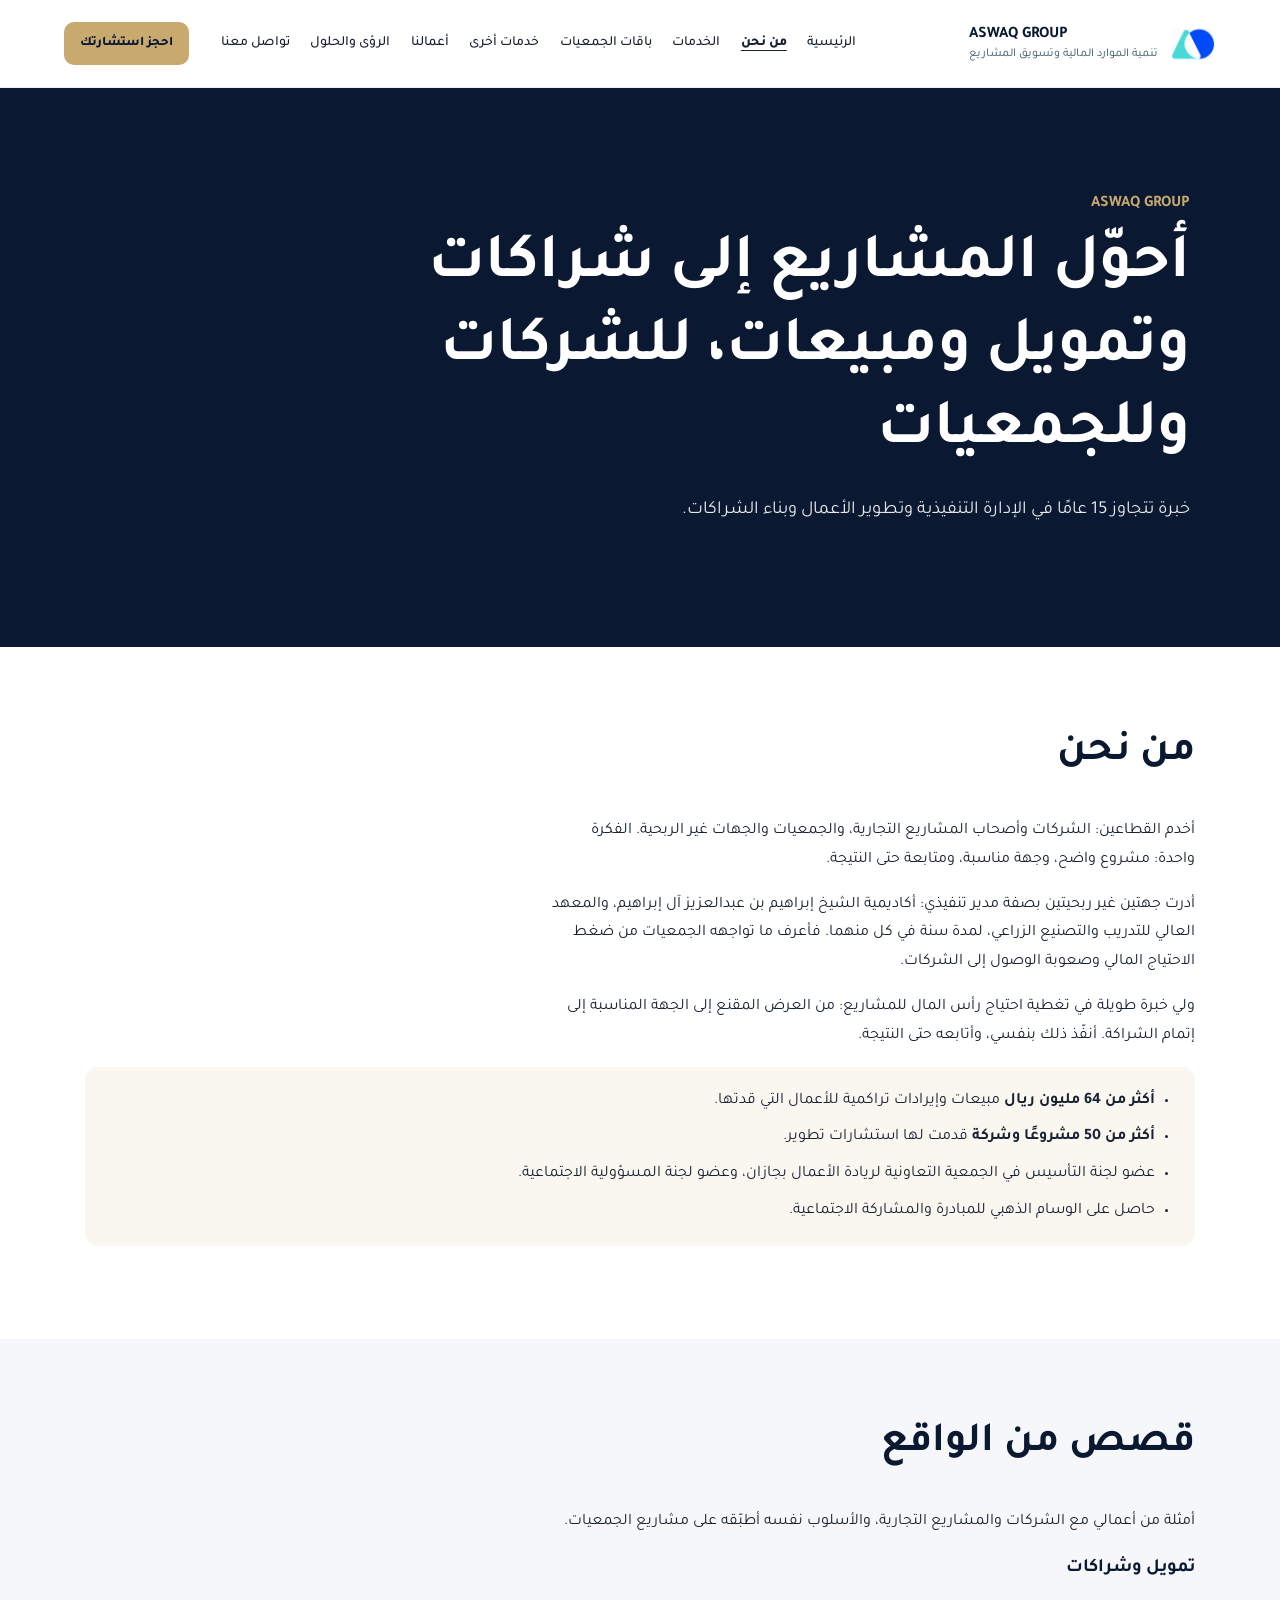
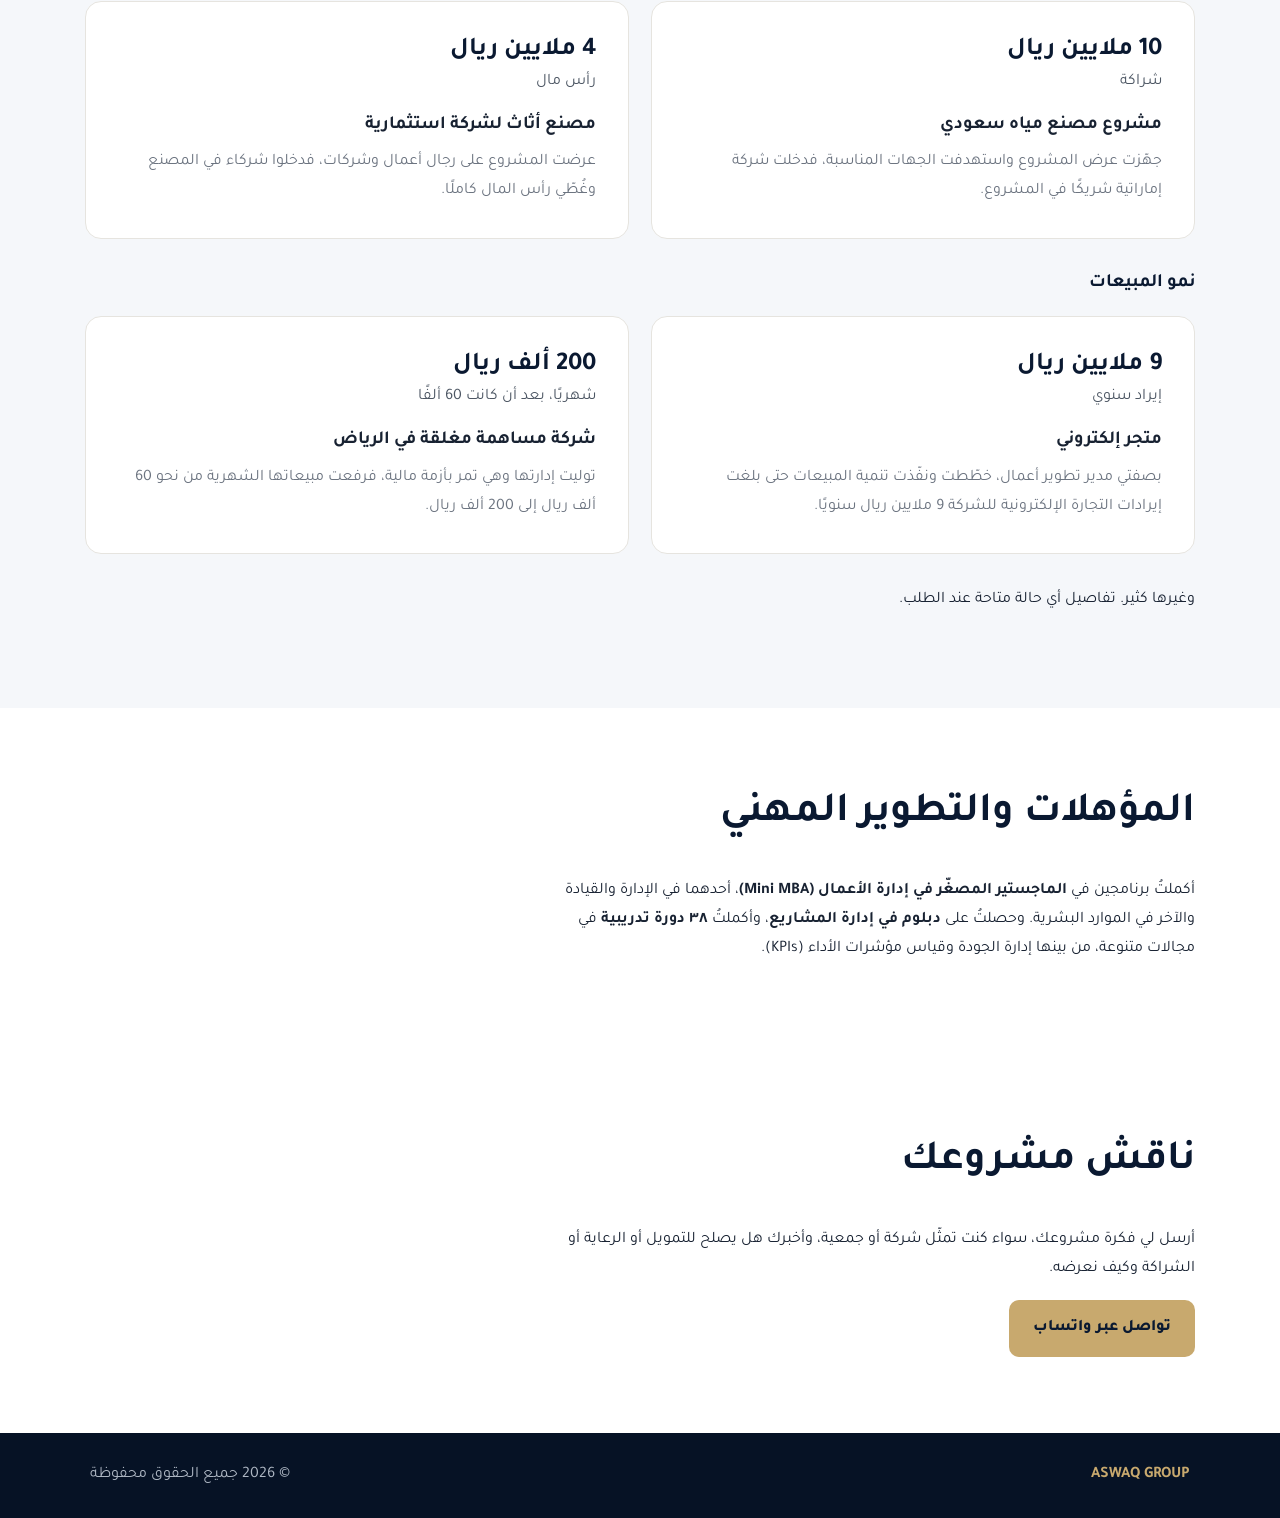
==== commit 2e74b524: "Remove personal name from public site metadata and copy" ====
--- a/about.html
+++ b/about.html
@@ -4,8 +4,8 @@
   <meta charset="utf-8">
   <meta name="viewport" content="width=device-width,initial-scale=1">
   <title>من نحن | ASWAQ GROUP</title>
-  <meta name="description" content="تعرّف على المعتزبالله عقيل، مؤسس ASWAQ GROUP، وخبرته في الإدارة التنفيذية وتطوير الأعمال وبناء الشراكات للشركات والجمعيات.">
-  <link rel="canonical" href="https://almotazbellah.com/about.html">
+  <meta name="description" content="تعرّف على ASWAQ GROUP وخدماتها في تطوير الأعمال وبناء الشراكات للشركات والجمعيات.">
+  <link rel="canonical" href="https://aswaq.group/about.html">
   <link rel="icon" href="assets/aswaq-icon.png?v=projects" type="image/png">
   <link rel="stylesheet" href="styles.css?v=aswaq-3">
   <style>
@@ -34,7 +34,7 @@
   <section class="about-hero">
     <b class="eyebrow" dir="ltr">ASWAQ GROUP</b>
     <h1>أحوّل المشاريع إلى شراكات وتمويل ومبيعات، للشركات وللجمعيات</h1>
-    <p>المعتزبالله عقيل، مؤسس المجموعة. أكثر من 15 عامًا في الإدارة التنفيذية وتطوير الأعمال وبناء الشراكات.</p>
+    <p>خبرة تتجاوز 15 عامًا في الإدارة التنفيذية وتطوير الأعمال وبناء الشراكات.</p>
   </section>
   <section class="about-content">
     <h2>من نحن</h2>
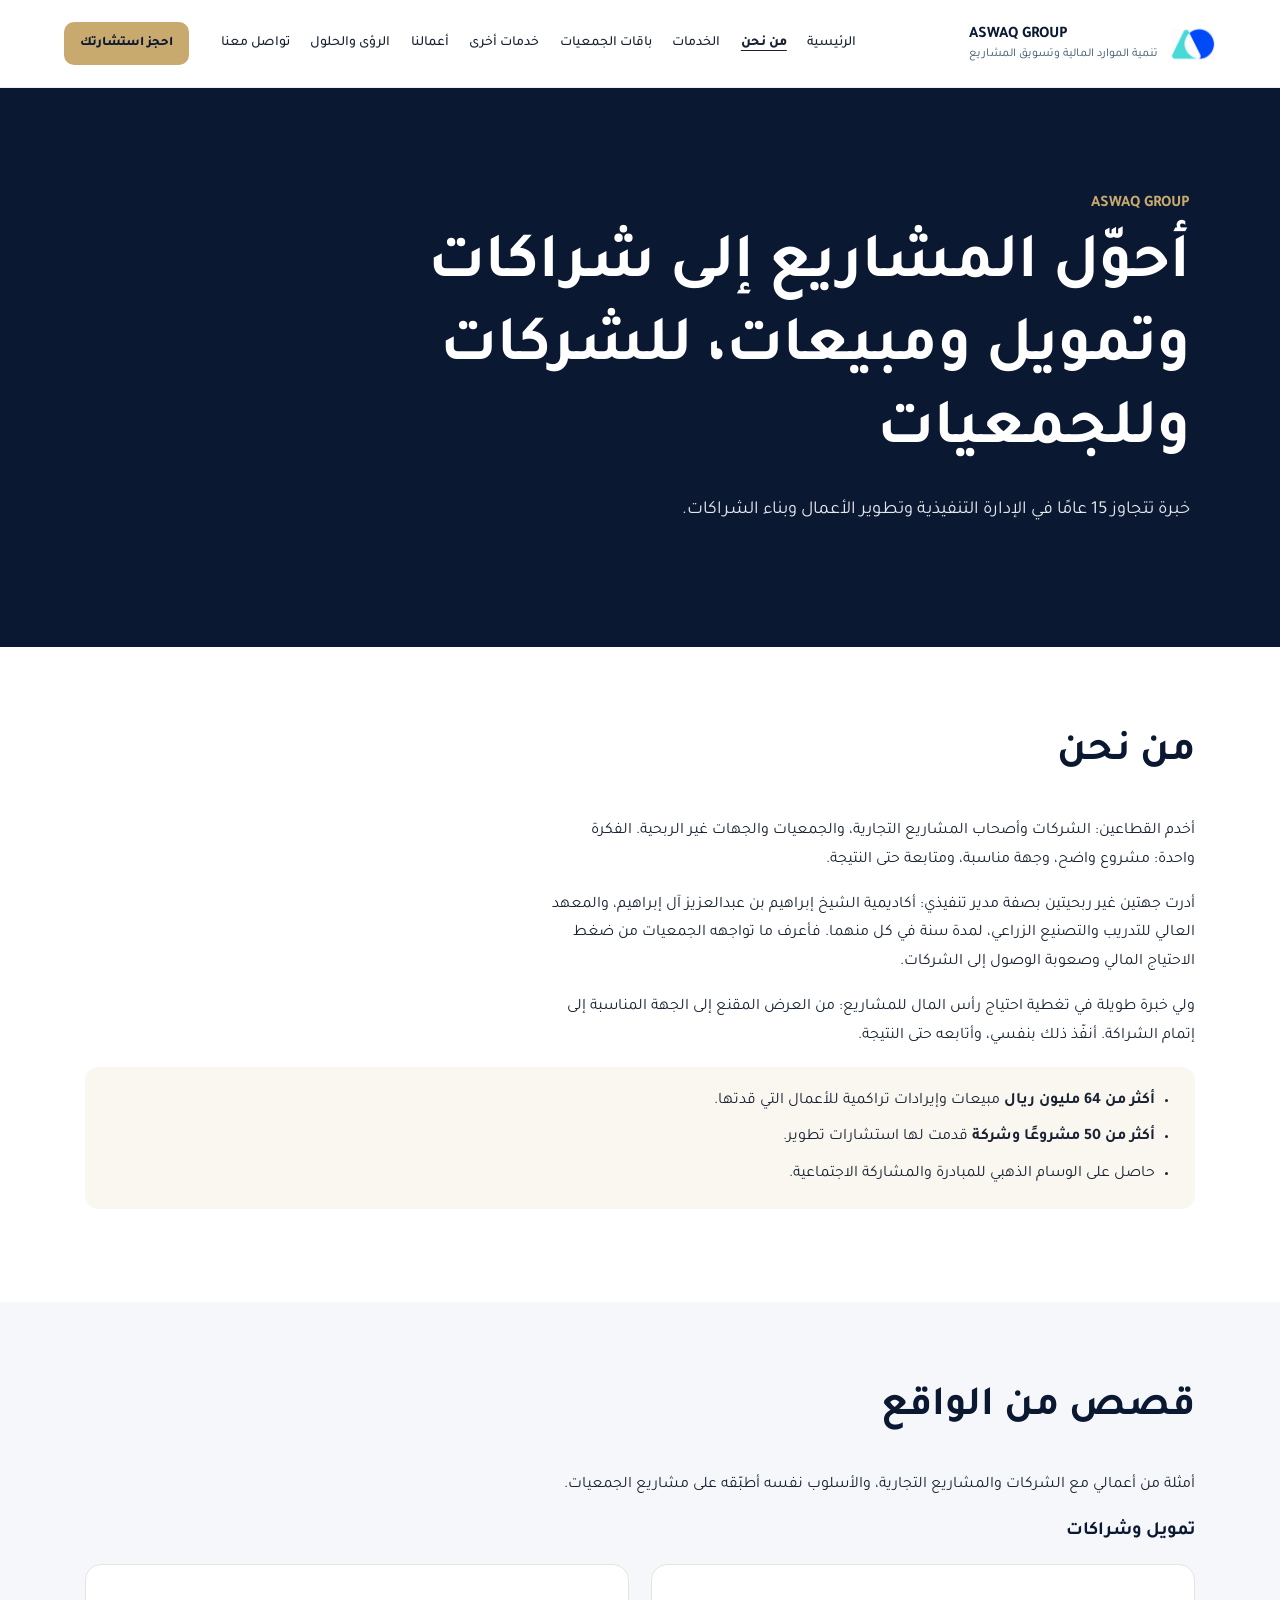
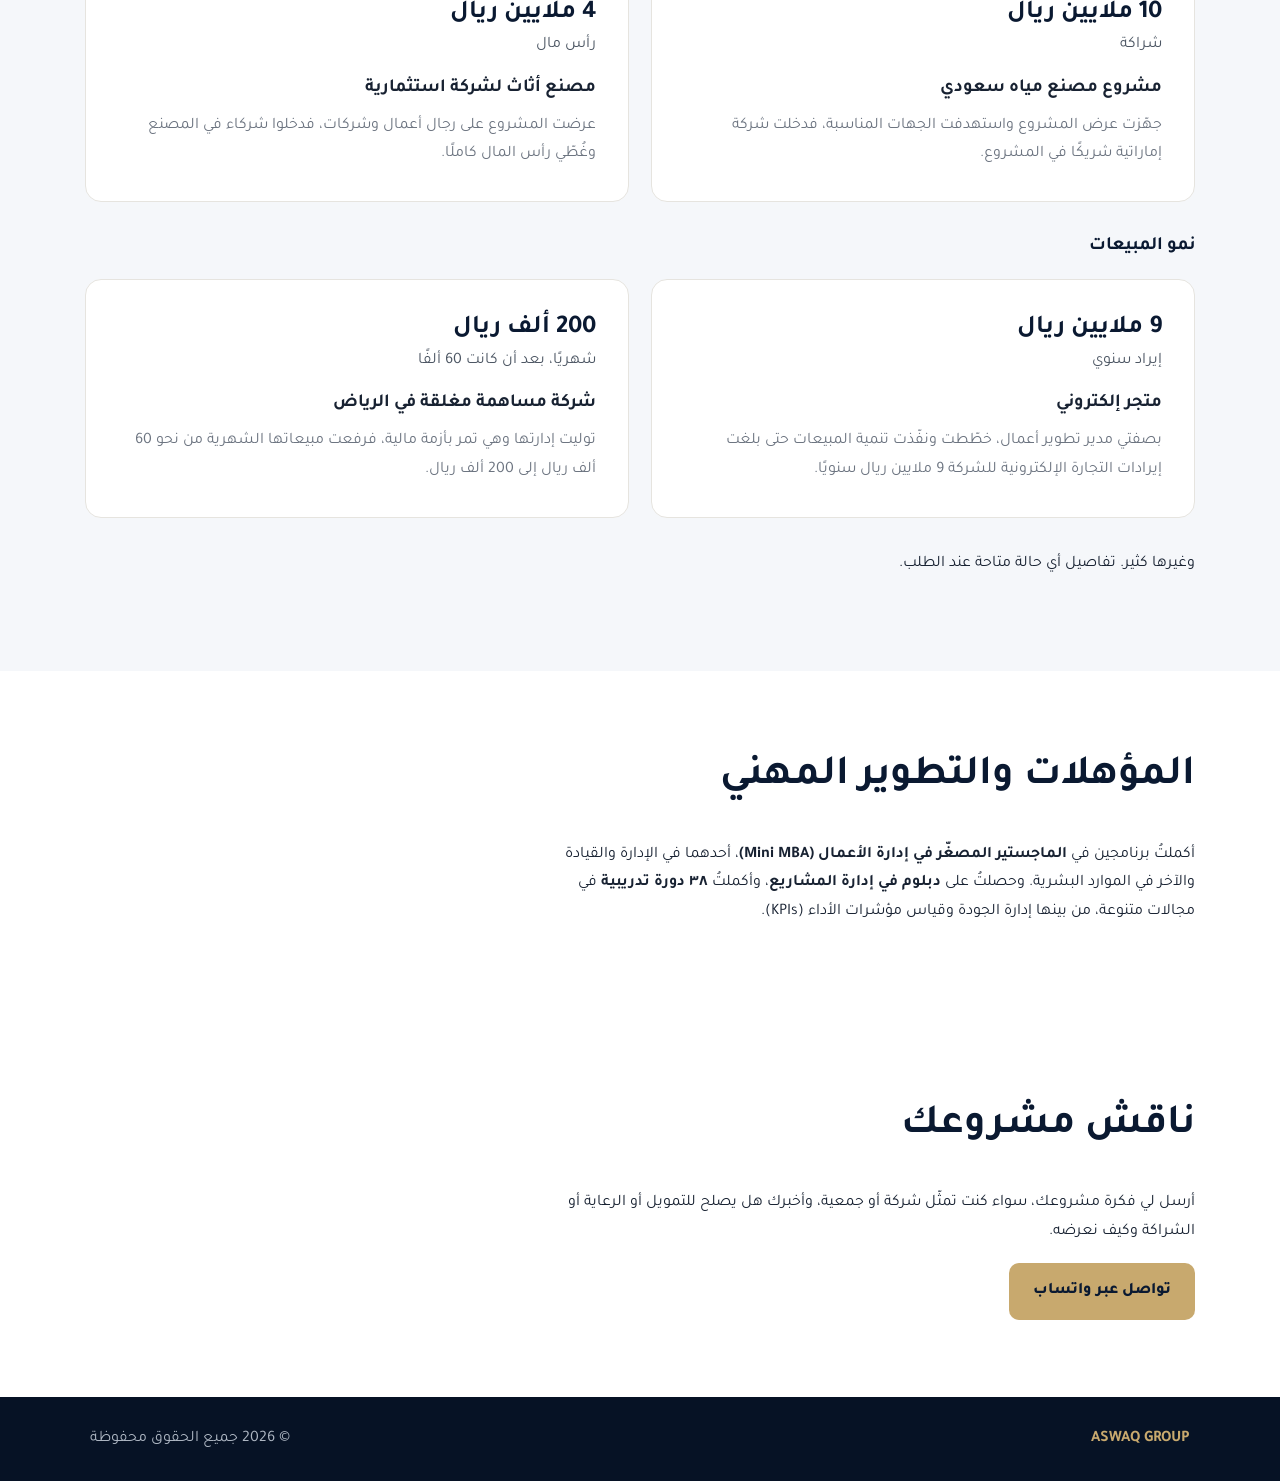
==== commit c1253991: "Remove committee membership from About page" ====
--- a/about.html
+++ b/about.html
@@ -46,7 +46,6 @@
     <ul class="about-metrics">
       <li><strong>أكثر من 64 مليون ريال</strong> مبيعات وإيرادات تراكمية للأعمال التي قدتها.</li>
       <li><strong>أكثر من 50 مشروعًا وشركة</strong> قدمت لها استشارات تطوير.</li>
-      <li>عضو لجنة التأسيس في الجمعية التعاونية لريادة الأعمال بجازان، وعضو لجنة المسؤولية الاجتماعية.</li>
       <li>حاصل على الوسام الذهبي للمبادرة والمشاركة الاجتماعية.</li>
     </ul>
   </section>
